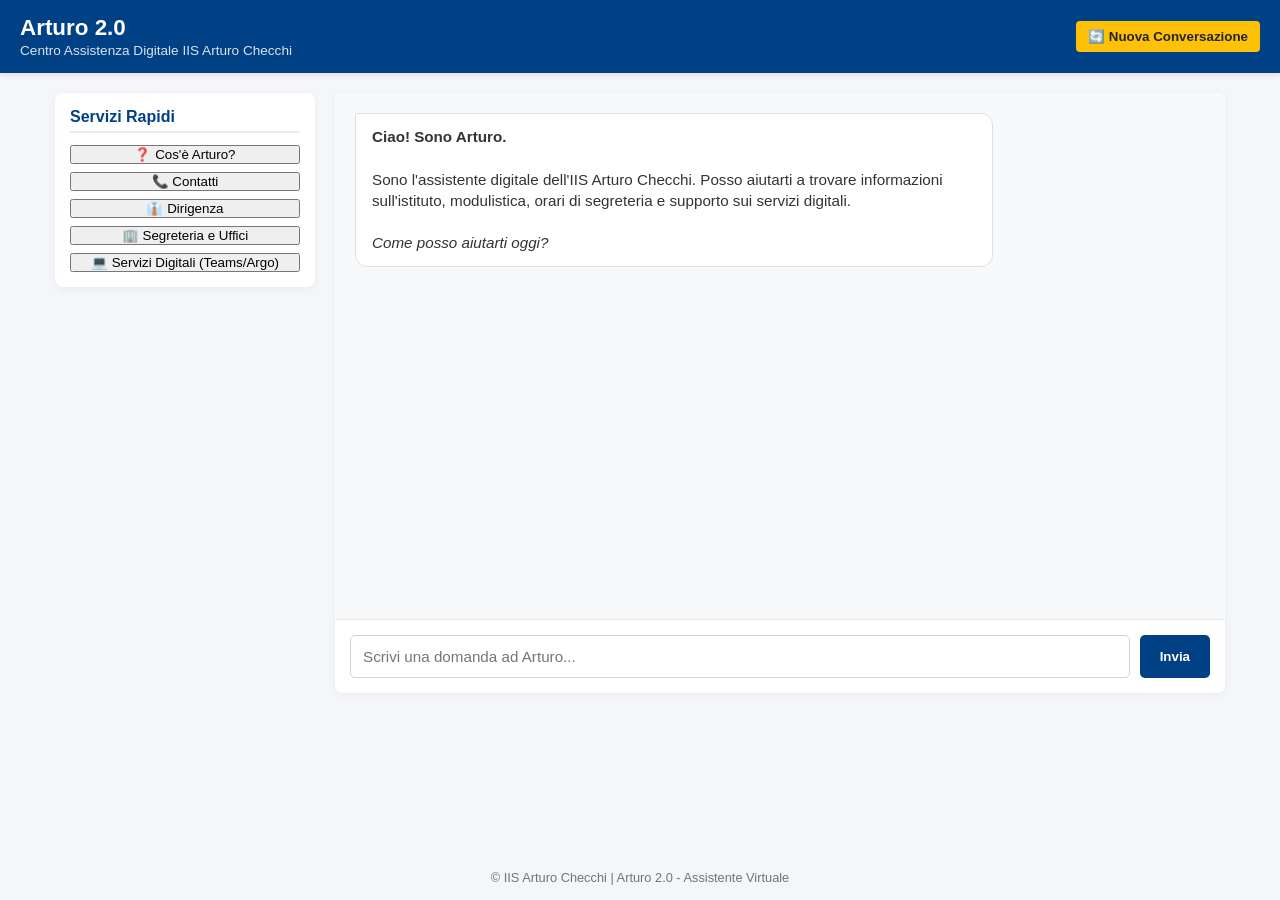
==== index.html @ 3994abc2 "Refactor comments in index.html for clarity" ====
<!DOCTYPE html>
<html lang="it">
<head>
    <meta charset="UTF-8">
    <meta name="viewport" content="width=device-width, initial-scale=1.0">
    <title>Arturo 2.0 - IIS Arturo Checchi</title>
    <link rel="stylesheet" href="css/style.css">
</head>
<body>

    <!-- INTESTAZIONE -->
    <header class="chat-header">
        <div class="logo-title">
            <h2>Arturo 2.0</h2>
            <p>Centro Assistenza Digitale IIS Arturo Checchi</p>
        </div>
        <button class="btn-reset" onclick="resetChat()">🔄 Nuova Conversazione</button>
    </header>

    <!-- CORPO PRINCIPALE -->
    <div class="chat-container">
        
        <!-- SIDEBAR PULSANTI RAPIDI -->
        <aside class="sidebar">
            <h3>Servizi Rapidi</h3>
            <div id="quickButtonsContainer" class="quick-buttons-list">
                <!-- Generati dinamicamente da script.js -->
            </div>
        </aside>

        <!-- AREA CHAT -->
        <main class="chat-main">
            <div id="chatMessages" class="messages-area">
                <div class="message bot-message">
                    <strong>Ciao! Sono Arturo.</strong><br><br>
                    Sono l'assistente digitale dell'IIS Arturo Checchi. Posso aiutarti a trovare informazioni sull'istituto, modulistica, orari di segreteria e supporto sui servizi digitali.<br><br>
                    <em>Come posso aiutarti oggi?</em>
                </div>
            </div>

            <!-- AREA INPUT -->
            <div class="input-area">
                <input type="text" id="userInput" placeholder="Scrivi una domanda ad Arturo..." onkeypress="handleKeyPress(event)" autocomplete="off">
                <button id="sendBtn" onclick="sendMessage()">Invia</button>
            </div>
        </main>

    </div>

    <!-- FOOTER -->
    <footer class="chat-footer">
        <p>© IIS Arturo Checchi | Arturo 2.0 - Assistente Virtuale</p>
    </footer>

    <!-- LOGICA E DATABASE CHAT -->
    <script src="js/script.js"></script>
</body>
</html>
---- css/style.css ----
* {
    box-sizing: border-box;
    margin: 0;
    padding: 0;
}

body {
    font-family: -apple-system, BlinkMacSystemFont, "Segoe UI", Roboto, Helvetica, Arial, sans-serif;
    background-color: #f4f6f9;
    color: #333;
    display: flex;
    flex-direction: column;
    min-height: 100vh;
}

/* HEADER */
.chat-header {
    background-color: #004085;
    color: white;
    padding: 15px 20px;
    display: flex;
    justify-content: space-between;
    align-items: center;
    box-shadow: 0 2px 5px rgba(0,0,0,0.1);
}

.chat-header h2 {
    font-size: 1.4rem;
    margin-bottom: 2px;
}

.chat-header p {
    font-size: 0.85rem;
    opacity: 0.85;
}

.btn-reset {
    background-color: #ffc107;
    color: #212529;
    border: none;
    padding: 8px 12px;
    border-radius: 4px;
    font-weight: bold;
    cursor: pointer;
    transition: background 0.2s;
}

.btn-reset:hover {
    background-color: #e0a800;
}

/* CONTAINER PRINCIPALE */
.chat-container {
    display: flex;
    flex: 1;
    max-width: 1200px;
    width: 100%;
    margin: 20px auto;
    gap: 20px;
    padding: 0 15px;
}

/* SIDEBAR PULSANTI RAPIDI */
.sidebar {
    width: 260px;
    background: white;
    padding: 15px;
    border-radius: 8px;
    box-shadow: 0 2px 8px rgba(0,0,0,0.05);
    height: fit-content;
}

.sidebar h3 {
    font-size: 1rem;
    color: #004085;
    margin-bottom: 12px;
    border-bottom: 2px solid #e9ecef;
    padding-bottom: 5px;
}

.quick-buttons-list {
    display: flex;
    flex-direction: column;
    gap: 8px;
}

.btn-quick {
    background-color: #f8f9fa;
    border: 1px solid #ced4da;
    padding: 10px;
    border-radius: 5px;
    text-align: left;
    cursor: pointer;
    font-size: 0.9rem;
    transition: all 0.2s;
}

.btn-quick:hover {
    background-color: #e2e6ea;
    border-color: #adb5bd;
}

/* AREA CHAT */
.chat-main {
    flex: 1;
    display: flex;
    flex-direction: column;
    background: white;
    border-radius: 8px;
    box-shadow: 0 2px 8px rgba(0,0,0,0.05);
    overflow: hidden;
    height: 600px;
}

.messages-area {
    flex: 1;
    padding: 20px;
    overflow-y: auto;
    display: flex;
    flex-direction: column;
    gap: 15px;
    background-color: #f8f9fa;
}

.message {
    max-width: 75%;
    padding: 12px 16px;
    border-radius: 12px;
    font-size: 0.95rem;
    line-height: 1.4;
}

.bot-message {
    background-color: #ffffff;
    border: 1px solid #e0e0e0;
    align-self: flex-start;
    border-top-left-radius: 2px;
}

.user-message {
    background-color: #004085;
    color: white;
    align-self: flex-end;
    border-top-right-radius: 2px;
}

/* AREA INPUT */
.input-area {
    display: flex;
    padding: 15px;
    background: white;
    border-top: 1px solid #e9ecef;
    gap: 10px;
}

.input-area input {
    flex: 1;
    padding: 12px;
    border: 1px solid #ced4da;
    border-radius: 5px;
    font-size: 0.95rem;
    outline: none;
}

.input-area input:focus {
    border-color: #004085;
}

.input-area button {
    background-color: #004085;
    color: white;
    border: none;
    padding: 0 20px;
    border-radius: 5px;
    font-weight: bold;
    cursor: pointer;
    transition: background 0.2s;
}

.input-area button:hover {
    background-color: #002752;
}

/* FOOTER */
.chat-footer {
    text-align: center;
    padding: 15px;
    font-size: 0.8rem;
    color: #6c757d;
}
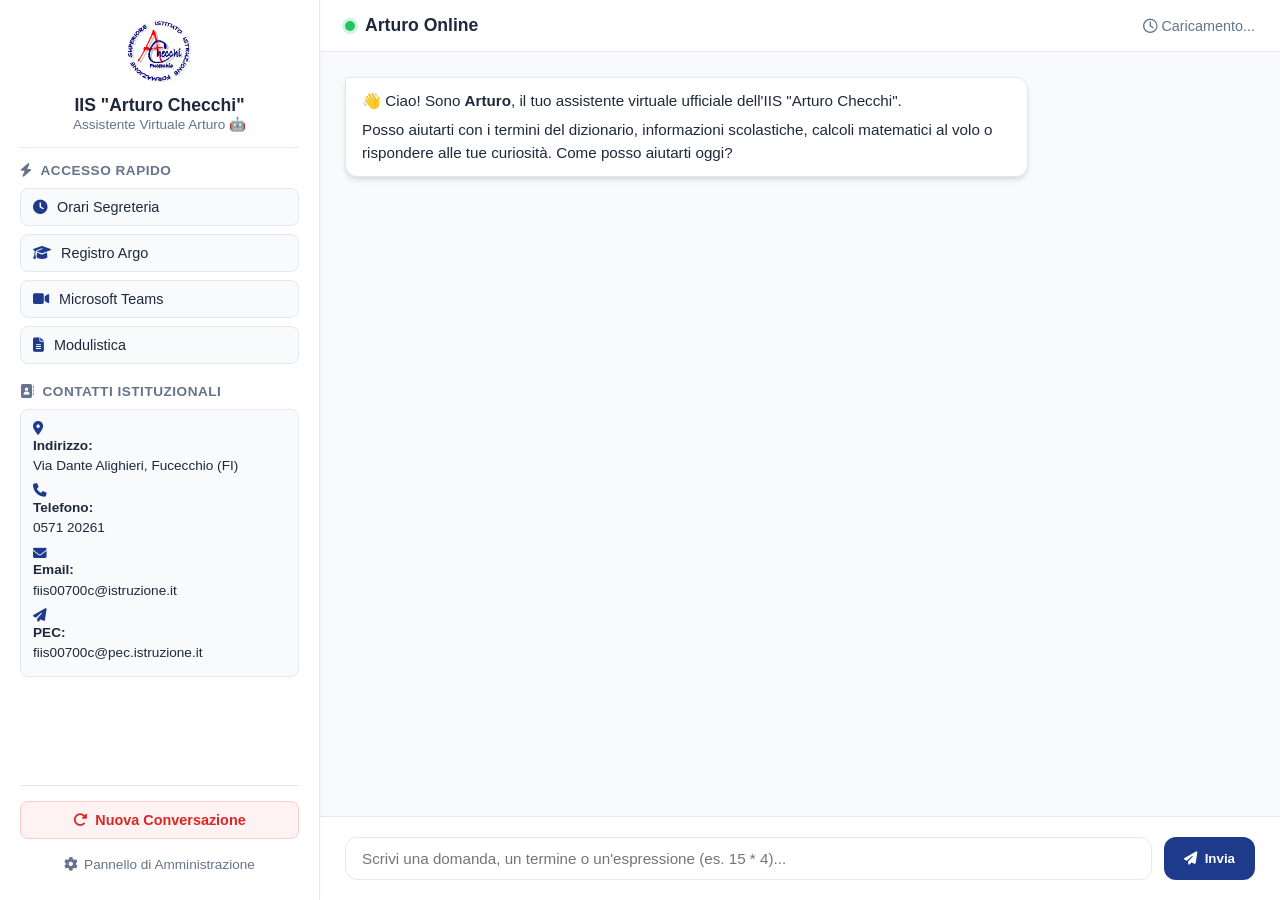
==== commit be6d117b: "Update title and restructure HTML layout" ====
--- a/index.html
+++ b/index.html
@@ -3,56 +3,92 @@
 <head>
     <meta charset="UTF-8">
     <meta name="viewport" content="width=device-width, initial-scale=1.0">
-    <title>Arturo 2.0 - IIS Arturo Checchi</title>
+    <title>Assistente Virtuale - Arturo | IIS "Arturo Checchi"</title>
     <link rel="stylesheet" href="css/style.css">
+    <!-- FontAwesome per le icone visive -->
+    <link rel="stylesheet" href="https://cdnjs.cloudflare.com/ajax/libs/font-awesome/6.4.0/css/all.min.css">
 </head>
 <body>
 
-    <!-- INTESTAZIONE -->
-    <header class="chat-header">
-        <div class="logo-title">
-            <h2>Arturo 2.0</h2>
-            <p>Centro Assistenza Digitale IIS Arturo Checchi</p>
-        </div>
-        <button class="btn-reset" onclick="resetChat()">🔄 Nuova Conversazione</button>
-    </header>
+    <div class="app-container">
+        <!-- BARRA LATERALE: Logo, Contatti Istituzionali e Pulsanti Rapidi -->
+        <aside class="sidebar">
+            <div class="sidebar-header">
+                <img src="logo.png" alt="Logo IIS Arturo Checchi" class="logo" onerror="this.style.display='none'">
+                <h2>IIS "Arturo Checchi"</h2>
+                <p class="subtitle">Assistente Virtuale Arturo 🤖</p>
+            </div>
 
-    <!-- CORPO PRINCIPALE -->
-    <div class="chat-container">
-        
-        <!-- SIDEBAR PULSANTI RAPIDI -->
-        <aside class="sidebar">
-            <h3>Servizi Rapidi</h3>
-            <div id="quickButtonsContainer" class="quick-buttons-list">
-                <!-- Generati dinamicamente da script.js -->
+            <div class="sidebar-content">
+                <!-- Sezione Accesso Rapido / FAQ -->
+                <div class="sidebar-section">
+                    <h3><i class="fa-solid fa-bolt"></i> Accesso Rapido</h3>
+                    <div class="quick-buttons" id="faq-buttons-container">
+                        <button class="quick-btn" data-query="orario segreteria"><i class="fa-solid fa-clock"></i> Orari Segreteria</button>
+                        <button class="quick-btn" data-query="Argo"><i class="fa-solid fa-graduation-cap"></i> Registro Argo</button>
+                        <button class="quick-btn" data-query="Teams"><i class="fa-solid fa-video"></i> Microsoft Teams</button>
+                        <button class="quick-btn" data-query="modulistica"><i class="fa-solid fa-file-lines"></i> Modulistica</button>
+                    </div>
+                </div>
+
+                <!-- Sezione Contatti Istituzionali Permanenti -->
+                <div class="sidebar-section">
+                    <h3><i class="fa-solid fa-address-book"></i> Contatti Istituzionali</h3>
+                    <div class="contact-card">
+                        <p><i class="fa-solid fa-location-dot"></i> <strong>Indirizzo:</strong> Via Dante Alighieri, Fucecchio (FI)</p>
+                        <p><i class="fa-solid fa-phone"></i> <strong>Telefono:</strong> 0571 20261</p>
+                        <p><i class="fa-solid fa-envelope"></i> <strong>Email:</strong> fiis00700c@istruzione.it</p>
+                        <p><i class="fa-solid fa-paper-plane"></i> <strong>PEC:</strong> fiis00700c@pec.istruzione.it</p>
+                    </div>
+                </div>
+            </div>
+
+            <!-- Footer Sidebar: Nuova Conversazione & Admin -->
+            <div class="sidebar-footer">
+                <button id="new-chat-btn" class="action-btn-danger">
+                    <i class="fa-solid fa-rotate-right"></i> Nuova Conversazione
+                </button>
+                <a href="admin.html" class="admin-link">
+                    <i class="fa-solid fa-gear"></i> Pannello di Amministrazione
+                </a>
             </div>
         </aside>
 
-        <!-- AREA CHAT -->
+        <!-- AREA PRINCIPALE DI CHAT -->
         <main class="chat-main">
-            <div id="chatMessages" class="messages-area">
+            <header class="chat-header">
+                <div class="arturo-status">
+                    <span class="status-dot"></span>
+                    <h1>Arturo Online</h1>
+                </div>
+                <div class="chat-tools-info">
+                    <span id="live-clock"><i class="fa-regular fa-clock"></i> Caricamento...</span>
+                </div>
+            </header>
+
+            <!-- Cronologia dei Messaggi -->
+            <div class="chat-messages" id="chat-messages">
                 <div class="message bot-message">
-                    <strong>Ciao! Sono Arturo.</strong><br><br>
-                    Sono l'assistente digitale dell'IIS Arturo Checchi. Posso aiutarti a trovare informazioni sull'istituto, modulistica, orari di segreteria e supporto sui servizi digitali.<br><br>
-                    <em>Come posso aiutarti oggi?</em>
+                    <div class="message-content">
+                        <p>👋 Ciao! Sono <strong>Arturo</strong>, il tuo assistente virtuale ufficiale dell'IIS "Arturo Checchi".</p>
+                        <p style="margin-top: 6px;">Posso aiutarti con i termini del dizionario, informazioni scolastiche, calcoli matematici al volo o rispondere alle tue curiosità. Come posso aiutarti oggi?</p>
+                    </div>
                 </div>
             </div>
 
-            <!-- AREA INPUT -->
-            <div class="input-area">
-                <input type="text" id="userInput" placeholder="Scrivi una domanda ad Arturo..." onkeypress="handleKeyPress(event)" autocomplete="off">
-                <button id="sendBtn" onclick="sendMessage()">Invia</button>
+            <!-- Barra di Input -->
+            <div class="chat-input-container">
+                <form id="chat-form" autocomplete="off">
+                    <input type="text" id="user-input" placeholder="Scrivi una domanda, un termine o un'espressione (es. 15 * 4)..." required>
+                    <button type="submit" id="send-btn">
+                        <i class="fa-solid fa-paper-plane"></i> Invia
+                    </button>
+                </form>
             </div>
         </main>
-
     </div>
 
-    <!-- FOOTER -->
-    <footer class="chat-footer">
-        <p>© IIS Arturo Checchi | Arturo 2.0 - Assistente Virtuale</p>
-    </footer>
-
-    <!-- LOGICA E DATABASE CHAT -->
+    <!-- Script principale -->
     <script src="js/script.js"></script>
 </body>
 </html>
--- a/css/style.css
+++ b/css/style.css
@@ -1,190 +1,340 @@
+/* css/style.css - Stile visivo per Arturo / IIS Arturo Checchi */
+
+:root {
+    --primary-color: #1e3a8a; /* Blu istituzionale */
+    --primary-dark: #1e293b;
+    --accent-color: #f59e0b;
+    --bg-main: #f8fafc;
+    --bg-sidebar: #ffffff;
+    --text-main: #1e293b;
+    --text-muted: #64748b;
+    --border-color: #e2e8f0;
+    --bot-msg-bg: #f1f5f9;
+    --user-msg-bg: #1e3a8a;
+    --user-msg-text: #ffffff;
+    --radius: 12px;
+    --shadow: 0 4px 6px -1px rgba(0, 0, 0, 0.1), 0 2px 4px -2px rgba(0, 0, 0, 0.1);
+}
+
 * {
     box-sizing: border-box;
     margin: 0;
     padding: 0;
+    font-family: 'Segoe UI', Tahoma, Geneva, Verdana, sans-serif;
 }
 
 body {
-    font-family: -apple-system, BlinkMacSystemFont, "Segoe UI", Roboto, Helvetica, Arial, sans-serif;
-    background-color: #f4f6f9;
-    color: #333;
-    display: flex;
-    flex-direction: column;
-    min-height: 100vh;
-}
-
-/* HEADER */
-.chat-header {
-    background-color: #004085;
-    color: white;
-    padding: 15px 20px;
-    display: flex;
+    background-color: var(--bg-main);
+    color: var(--text-main);
+    height: 100vh;
+    display: flex;
+    overflow: hidden;
+}
+
+.app-container {
+    display: flex;
+    width: 100vw;
+    height: 100vh;
+}
+
+/* --- BARRA LATERALE (SIDEBAR) --- */
+.sidebar {
+    width: 320px;
+    background-color: var(--bg-sidebar);
+    border-right: 1px solid var(--border-color);
+    display: flex;
+    flex-direction: column;
     justify-content: space-between;
-    align-items: center;
-    box-shadow: 0 2px 5px rgba(0,0,0,0.1);
-}
-
-.chat-header h2 {
-    font-size: 1.4rem;
-    margin-bottom: 2px;
-}
-
-.chat-header p {
+    padding: 20px;
+    box-shadow: 2px 0 5px rgba(0,0,0,0.02);
+    z-index: 10;
+}
+
+.sidebar-header {
+    text-align: center;
+    padding-bottom: 15px;
+    border-bottom: 1px solid var(--border-color);
+}
+
+.sidebar-header .logo {
+    max-width: 65px;
+    margin-bottom: 8px;
+    object-fit: contain;
+}
+
+.sidebar-header h2 {
+    font-size: 1.1rem;
+    color: var(--text-main);
+}
+
+.sidebar-header .subtitle {
     font-size: 0.85rem;
-    opacity: 0.85;
-}
-
-.btn-reset {
-    background-color: #ffc107;
-    color: #212529;
-    border: none;
-    padding: 8px 12px;
-    border-radius: 4px;
-    font-weight: bold;
+    color: var(--text-muted);
+}
+
+.sidebar-content {
+    flex: 1;
+    overflow-y: auto;
+    padding: 15px 0;
+}
+
+.sidebar-section {
+    margin-bottom: 20px;
+}
+
+.sidebar-section h3 {
+    font-size: 0.85rem;
+    color: var(--text-muted);
+    text-transform: uppercase;
+    letter-spacing: 0.5px;
+    margin-bottom: 10px;
+    display: flex;
+    align-items: center;
+    gap: 8px;
+}
+
+/* Pulsanti Rapidi */
+.quick-buttons {
+    display: flex;
+    flex-direction: column;
+    gap: 8px;
+}
+
+.quick-btn {
+    background-color: #f8fafc;
+    border: 1px solid var(--border-color);
+    padding: 10px 12px;
+    border-radius: 8px;
+    text-align: left;
+    font-size: 0.9rem;
+    color: var(--text-main);
     cursor: pointer;
+    display: flex;
+    align-items: center;
+    gap: 10px;
+    transition: all 0.2s ease;
+}
+
+.quick-btn:hover {
+    background-color: #eff6ff;
+    border-color: var(--primary-color);
+    color: var(--primary-color);
+    transform: translateX(3px);
+}
+
+.quick-btn i {
+    color: var(--primary-color);
+}
+
+/* Card Contatti Istituzionali */
+.contact-card {
+    background-color: #f8fafc;
+    border: 1px solid var(--border-color);
+    border-radius: 8px;
+    padding: 12px;
+    font-size: 0.85rem;
+    line-height: 1.5;
+}
+
+.contact-card p {
+    margin-bottom: 8px;
+    display: flex;
+    flex-direction: column;
+}
+
+.contact-card p:last-child {
+    margin-bottom: 0;
+}
+
+.contact-card i {
+    color: var(--primary-color);
+    margin-right: 5px;
+}
+
+/* Footer Sidebar (Nuova Conversazione & Admin) */
+.sidebar-footer {
+    border-top: 1px solid var(--border-color);
+    padding-top: 15px;
+    display: flex;
+    flex-direction: column;
+    gap: 10px;
+}
+
+.action-btn-danger {
+    background-color: #fef2f2;
+    border: 1px solid #fecaca;
+    color: #dc2626;
+    padding: 10px;
+    border-radius: 8px;
+    font-size: 0.9rem;
+    cursor: pointer;
+    display: flex;
+    align-items: center;
+    justify-content: center;
+    gap: 8px;
+    font-weight: 600;
     transition: background 0.2s;
 }
 
-.btn-reset:hover {
-    background-color: #e0a800;
-}
-
-/* CONTAINER PRINCIPALE */
-.chat-container {
-    display: flex;
-    flex: 1;
-    max-width: 1200px;
-    width: 100%;
-    margin: 20px auto;
-    gap: 20px;
-    padding: 0 15px;
-}
-
-/* SIDEBAR PULSANTI RAPIDI */
-.sidebar {
-    width: 260px;
-    background: white;
-    padding: 15px;
-    border-radius: 8px;
-    box-shadow: 0 2px 8px rgba(0,0,0,0.05);
-    height: fit-content;
-}
-
-.sidebar h3 {
-    font-size: 1rem;
-    color: #004085;
-    margin-bottom: 12px;
-    border-bottom: 2px solid #e9ecef;
-    padding-bottom: 5px;
-}
-
-.quick-buttons-list {
-    display: flex;
-    flex-direction: column;
-    gap: 8px;
-}
-
-.btn-quick {
-    background-color: #f8f9fa;
-    border: 1px solid #ced4da;
-    padding: 10px;
-    border-radius: 5px;
-    text-align: left;
-    cursor: pointer;
-    font-size: 0.9rem;
-    transition: all 0.2s;
-}
-
-.btn-quick:hover {
-    background-color: #e2e6ea;
-    border-color: #adb5bd;
-}
-
-/* AREA CHAT */
+.action-btn-danger:hover {
+    background-color: #fee2e2;
+}
+
+.admin-link {
+    text-align: center;
+    font-size: 0.85rem;
+    color: var(--text-muted);
+    text-decoration: none;
+    display: flex;
+    align-items: center;
+    justify-content: center;
+    gap: 6px;
+    padding: 8px;
+    border-radius: 6px;
+    transition: background 0.2s;
+}
+
+.admin-link:hover {
+    background-color: #f1f5f9;
+    color: var(--text-main);
+}
+
+/* --- AREA PRINCIPALE DI CHAT --- */
 .chat-main {
     flex: 1;
     display: flex;
     flex-direction: column;
-    background: white;
-    border-radius: 8px;
-    box-shadow: 0 2px 8px rgba(0,0,0,0.05);
-    overflow: hidden;
-    height: 600px;
-}
-
-.messages-area {
+    background-color: #ffffff;
+}
+
+.chat-header {
+    padding: 15px 25px;
+    border-bottom: 1px solid var(--border-color);
+    display: flex;
+    justify-content: space-between;
+    align-items: center;
+    background-color: #ffffff;
+}
+
+.arturo-status {
+    display: flex;
+    align-items: center;
+    gap: 10px;
+}
+
+.status-dot {
+    width: 10px;
+    height: 10px;
+    background-color: #22c55e;
+    border-radius: 50%;
+    box-shadow: 0 0 0 3px rgba(34, 197, 94, 0.2);
+}
+
+.arturo-status h1 {
+    font-size: 1.1rem;
+    font-weight: 600;
+}
+
+.chat-tools-info {
+    font-size: 0.9rem;
+    color: var(--text-muted);
+    display: flex;
+    align-items: center;
+    gap: 6px;
+}
+
+/* Contenitore Messaggi */
+.chat-messages {
     flex: 1;
-    padding: 20px;
+    padding: 25px;
     overflow-y: auto;
     display: flex;
     flex-direction: column;
-    gap: 15px;
-    background-color: #f8f9fa;
+    gap: 16px;
+    background-color: var(--bg-main);
 }
 
 .message {
+    display: flex;
     max-width: 75%;
+    animation: fadeIn 0.3s ease;
+}
+
+@keyframes fadeIn {
+    from { opacity: 0; transform: translateY(6px); }
+    to { opacity: 1; transform: translateY(0); }
+}
+
+.bot-message {
+    align-self: flex-start;
+}
+
+.user-message {
+    align-self: flex-end;
+}
+
+.message-content {
     padding: 12px 16px;
-    border-radius: 12px;
+    border-radius: var(--radius);
     font-size: 0.95rem;
-    line-height: 1.4;
-}
-
-.bot-message {
+    line-height: 1.5;
+    box-shadow: var(--shadow);
+}
+
+.bot-message .message-content {
     background-color: #ffffff;
-    border: 1px solid #e0e0e0;
-    align-self: flex-start;
+    color: var(--text-main);
+    border: 1px solid var(--border-color);
     border-top-left-radius: 2px;
 }
 
-.user-message {
-    background-color: #004085;
-    color: white;
-    align-self: flex-end;
+.user-message .message-content {
+    background-color: var(--user-msg-bg);
+    color: var(--user-msg-text);
     border-top-right-radius: 2px;
 }
 
-/* AREA INPUT */
-.input-area {
-    display: flex;
-    padding: 15px;
-    background: white;
-    border-top: 1px solid #e9ecef;
-    gap: 10px;
-}
-
-.input-area input {
+/* Input e Form di Invio */
+.chat-input-container {
+    padding: 20px 25px;
+    border-top: 1px solid var(--border-color);
+    background-color: #ffffff;
+}
+
+#chat-form {
+    display: flex;
+    gap: 12px;
+}
+
+#user-input {
     flex: 1;
-    padding: 12px;
-    border: 1px solid #ced4da;
-    border-radius: 5px;
+    padding: 12px 16px;
+    border: 1px solid var(--border-color);
+    border-radius: var(--radius);
+    outline: none;
     font-size: 0.95rem;
-    outline: none;
-}
-
-.input-area input:focus {
-    border-color: #004085;
-}
-
-.input-area button {
-    background-color: #004085;
+    transition: border-color 0.2s;
+}
+
+#user-input:focus {
+    border-color: var(--primary-color);
+    box-shadow: 0 0 0 3px rgba(30, 58, 138, 0.1);
+}
+
+#send-btn {
+    background-color: var(--primary-color);
     color: white;
     border: none;
     padding: 0 20px;
-    border-radius: 5px;
-    font-weight: bold;
+    border-radius: var(--radius);
     cursor: pointer;
-    transition: background 0.2s;
-}
-
-.input-area button:hover {
-    background-color: #002752;
-}
-
-/* FOOTER */
-.chat-footer {
-    text-align: center;
-    padding: 15px;
-    font-size: 0.8rem;
-    color: #6c757d;
-}
+    font-weight: 600;
+    display: flex;
+    align-items: center;
+    gap: 8px;
+    transition: background-color 0.2s;
+}
+
+#send-btn:hover {
+    background-color: #1e293b;
+}
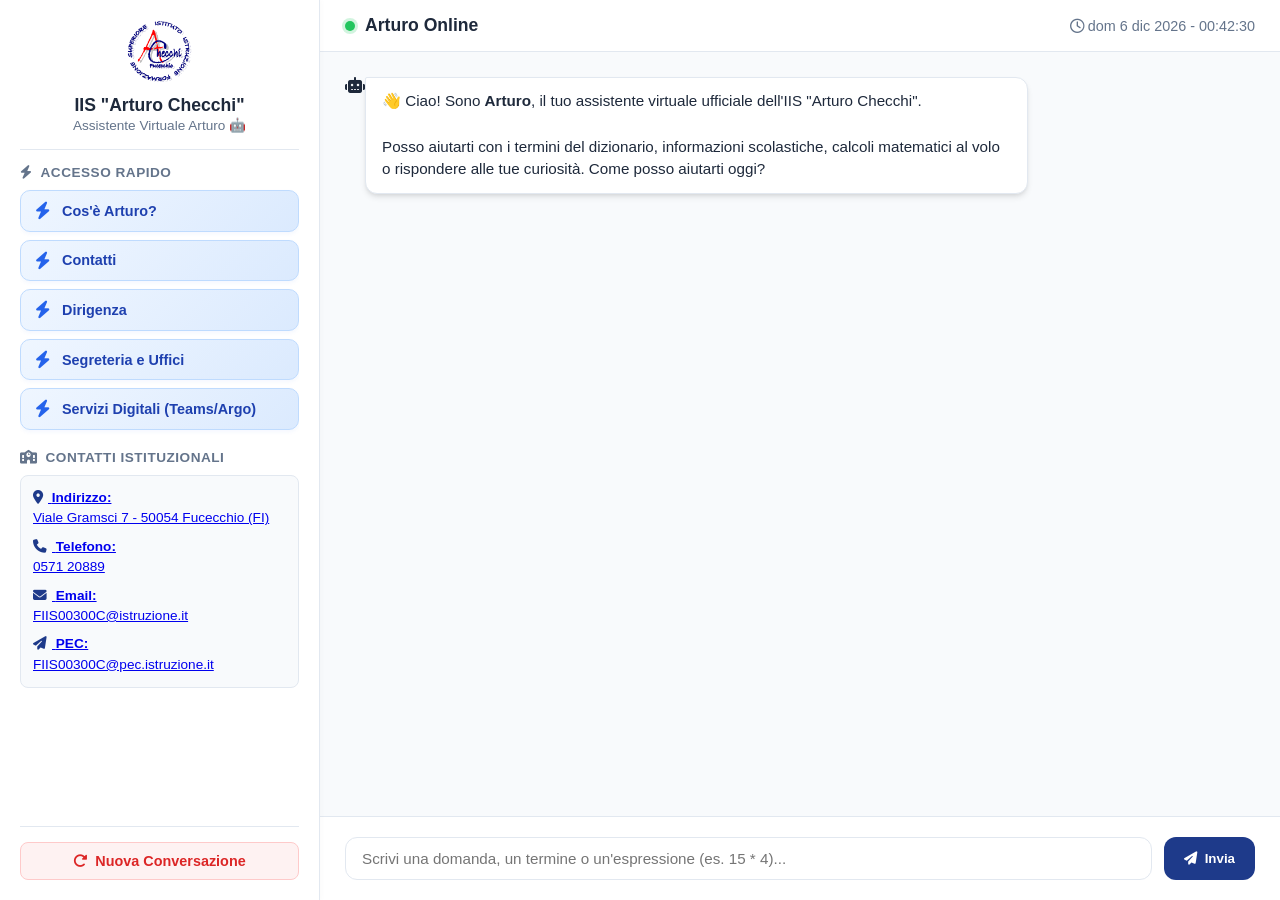
==== commit ffe50c8c: "Update index.html" ====
--- a/index.html
+++ b/index.html
@@ -3,54 +3,67 @@
 <head>
     <meta charset="UTF-8">
     <meta name="viewport" content="width=device-width, initial-scale=1.0">
-    <title>Assistente Virtuale - Arturo | IIS "Arturo Checchi"</title>
+    <title>Arturo - Assistente Virtuale | IIS "Arturo Checchi"</title>
+    <!-- FontAwesome per le icone -->
+    <link rel="stylesheet" href="https://cdnjs.cloudflare.com/ajax/libs/font-awesome/6.4.0/css/all.min.css">
+    <!-- Foglio di stile principale -->
     <link rel="stylesheet" href="css/style.css">
-    <!-- FontAwesome per le icone visive -->
-    <link rel="stylesheet" href="https://cdnjs.cloudflare.com/ajax/libs/font-awesome/6.4.0/css/all.min.css">
 </head>
 <body>
-
     <div class="app-container">
-        <!-- BARRA LATERALE: Logo, Contatti Istituzionali e Pulsanti Rapidi -->
+        <!-- BARRA LATERALE (SIDEBAR) -->
         <aside class="sidebar">
             <div class="sidebar-header">
-                <img src="logo.png" alt="Logo IIS Arturo Checchi" class="logo" onerror="this.style.display='none'">
+                <img src="logo.png" alt="Logo IIS Arturo Checchi" class="logo">
                 <h2>IIS "Arturo Checchi"</h2>
-                <p class="subtitle">Assistente Virtuale Arturo 🤖</p>
+                <span class="subtitle">Assistente Virtuale Arturo 🤖</span>
             </div>
 
             <div class="sidebar-content">
-                <!-- Sezione Accesso Rapido / FAQ -->
+                <!-- Sezione Accesso Rapido -->
                 <div class="sidebar-section">
                     <h3><i class="fa-solid fa-bolt"></i> Accesso Rapido</h3>
-                    <div class="quick-buttons" id="faq-buttons-container">
-                        <button class="quick-btn" data-query="orario segreteria"><i class="fa-solid fa-clock"></i> Orari Segreteria</button>
-                        <button class="quick-btn" data-query="Argo"><i class="fa-solid fa-graduation-cap"></i> Registro Argo</button>
-                        <button class="quick-btn" data-query="Teams"><i class="fa-solid fa-video"></i> Microsoft Teams</button>
-                        <button class="quick-btn" data-query="modulistica"><i class="fa-solid fa-file-lines"></i> Modulistica</button>
+                    <div id="faq-buttons-container" class="quick-buttons">
+                        <!-- Generato dinamicamente via JS con icone differenti -->
                     </div>
                 </div>
 
-                <!-- Sezione Contatti Istituzionali Permanenti -->
+                <!-- Sezione Contatti Istituzionali Cliccabili -->
                 <div class="sidebar-section">
-                    <h3><i class="fa-solid fa-address-book"></i> Contatti Istituzionali</h3>
+                    <h3><i class="fa-solid fa-school"></i> Contatti Istituzionali</h3>
                     <div class="contact-card">
-                        <p><i class="fa-solid fa-location-dot"></i> <strong>Indirizzo:</strong> Via Dante Alighieri, Fucecchio (FI)</p>
-                        <p><i class="fa-solid fa-phone"></i> <strong>Telefono:</strong> 0571 20261</p>
-                        <p><i class="fa-solid fa-envelope"></i> <strong>Email:</strong> fiis00700c@istruzione.it</p>
-                        <p><i class="fa-solid fa-paper-plane"></i> <strong>PEC:</strong> fiis00700c@pec.istruzione.it</p>
+                        <p>
+                            <a href="https://maps.google.com/?q=Viale+Gramsci+7+Fucecchio" target="_blank" class="contact-link">
+                                <i class="fa-solid fa-location-dot"></i> <strong>Indirizzo:</strong><br>
+                                Viale Gramsci 7 - 50054 Fucecchio (FI)
+                            </a>
+                        </p>
+                        <p>
+                            <a href="tel:+39057120889" class="contact-link">
+                                <i class="fa-solid fa-phone"></i> <strong>Telefono:</strong><br>
+                                0571 20889
+                            </a>
+                        </p>
+                        <p>
+                            <a href="mailto:FIIS00300C@istruzione.it" class="contact-link">
+                                <i class="fa-solid fa-envelope"></i> <strong>Email:</strong><br>
+                                FIIS00300C@istruzione.it
+                            </a>
+                        </p>
+                        <p>
+                            <a href="mailto:FIIS00300C@pec.istruzione.it" class="contact-link">
+                                <i class="fa-solid fa-paper-plane"></i> <strong>PEC:</strong><br>
+                                FIIS00300C@pec.istruzione.it
+                            </a>
+                        </p>
                     </div>
                 </div>
             </div>
 
-            <!-- Footer Sidebar: Nuova Conversazione & Admin -->
             <div class="sidebar-footer">
                 <button id="new-chat-btn" class="action-btn-danger">
                     <i class="fa-solid fa-rotate-right"></i> Nuova Conversazione
                 </button>
-                <a href="admin.html" class="admin-link">
-                    <i class="fa-solid fa-gear"></i> Pannello di Amministrazione
-                </a>
             </div>
         </aside>
 
@@ -66,20 +79,21 @@
                 </div>
             </header>
 
-            <!-- Cronologia dei Messaggi -->
-            <div class="chat-messages" id="chat-messages">
+            <!-- Contenitore Messaggi della Chat -->
+            <div id="chat-messages" class="chat-messages">
                 <div class="message bot-message">
+                    <div class="message-avatar"><i class="fa-solid fa-robot"></i></div>
                     <div class="message-content">
-                        <p>👋 Ciao! Sono <strong>Arturo</strong>, il tuo assistente virtuale ufficiale dell'IIS "Arturo Checchi".</p>
-                        <p style="margin-top: 6px;">Posso aiutarti con i termini del dizionario, informazioni scolastiche, calcoli matematici al volo o rispondere alle tue curiosità. Come posso aiutarti oggi?</p>
+                        👋 Ciao! Sono <strong>Arturo</strong>, il tuo assistente virtuale ufficiale dell'IIS "Arturo Checchi".<br><br>
+                        Posso aiutarti con i termini del dizionario, informazioni scolastiche, calcoli matematici al volo o rispondere alle tue curiosità. Come posso aiutarti oggi?
                     </div>
                 </div>
             </div>
 
-            <!-- Barra di Input -->
+            <!-- Area Input e Invio Messaggi (leggermente piu in alto) -->
             <div class="chat-input-container">
-                <form id="chat-form" autocomplete="off">
-                    <input type="text" id="user-input" placeholder="Scrivi una domanda, un termine o un'espressione (es. 15 * 4)..." required>
+                <form id="chat-form">
+                    <input type="text" id="user-input" placeholder="Scrivi una domanda, un termine o un'espressione (es. 15 * 4)..." autocomplete="off">
                     <button type="submit" id="send-btn">
                         <i class="fa-solid fa-paper-plane"></i> Invia
                     </button>
@@ -88,7 +102,6 @@
         </main>
     </div>
 
-    <!-- Script principale -->
     <script src="js/script.js"></script>
 </body>
 </html>
--- a/css/style.css
+++ b/css/style.css
@@ -1,7 +1,7 @@
-/* css/style.css - Stile visivo per Arturo / IIS Arturo Checchi */
+/* css/style.css - Stile Visivo per Arturo | IIS "Arturo Checchi" */
 
 :root {
-    --primary-color: #1e3a8a; /* Blu istituzionale */
+    --primary-color: #1e3a8a;
     --primary-dark: #1e293b;
     --accent-color: #f59e0b;
     --bg-main: #f8fafc;
@@ -48,6 +48,7 @@
     padding: 20px;
     box-shadow: 2px 0 5px rgba(0,0,0,0.02);
     z-index: 10;
+    transition: transform 0.3s ease;
 }
 
 .sidebar-header {
@@ -93,7 +94,7 @@
     gap: 8px;
 }
 
-/* Pulsanti Rapidi */
+/* Pulsanti Rapidi Colorati e Vivaci */
 .quick-buttons {
     display: flex;
     flex-direction: column;
@@ -101,29 +102,38 @@
 }
 
 .quick-btn {
-    background-color: #f8fafc;
-    border: 1px solid var(--border-color);
-    padding: 10px 12px;
-    border-radius: 8px;
+    background: linear-gradient(135deg, #eff6ff 0%, #dbeafe 100%);
+    border: 1px solid #bfdbfe;
+    padding: 11px 14px;
+    border-radius: 10px;
     text-align: left;
     font-size: 0.9rem;
-    color: var(--text-main);
+    color: #1e40af;
     cursor: pointer;
     display: flex;
     align-items: center;
-    gap: 10px;
-    transition: all 0.2s ease;
+    gap: 12px;
+    font-weight: 600;
+    transition: all 0.25s ease;
+    box-shadow: 0 2px 4px rgba(37, 99, 235, 0.05);
 }
 
 .quick-btn:hover {
-    background-color: #eff6ff;
-    border-color: var(--primary-color);
-    color: var(--primary-color);
-    transform: translateX(3px);
+    background: linear-gradient(135deg, #2563eb 0%, #1d4ed8 100%);
+    border-color: #1d4ed8;
+    color: #ffffff;
+    transform: translateY(-2px);
+    box-shadow: 0 4px 8px rgba(37, 99, 235, 0.2);
+}
+
+.quick-btn:hover i {
+    color: #ffffff;
 }
 
 .quick-btn i {
-    color: var(--primary-color);
+    color: #2563eb;
+    font-size: 1.1rem;
+    transition: color 0.25s ease;
 }
 
 /* Card Contatti Istituzionali */
@@ -151,7 +161,7 @@
     margin-right: 5px;
 }
 
-/* Footer Sidebar (Nuova Conversazione & Admin) */
+/* Footer Sidebar */
 .sidebar-footer {
     border-top: 1px solid var(--border-color);
     padding-top: 15px;
@@ -205,6 +215,8 @@
     display: flex;
     flex-direction: column;
     background-color: #ffffff;
+    height: 100vh;
+    overflow: hidden;
 }
 
 .chat-header {
@@ -338,3 +350,59 @@
 #send-btn:hover {
     background-color: #1e293b;
 }
+
+/* --- OTTIMIZZAZIONE RESPONSIVE PER SMARTPHONE --- */
+@media (max-width: 768px) {
+    body {
+        height: 100vh;
+        height: -webkit-fill-available;
+    }
+    .app-container {
+        flex-direction: column;
+    }
+    .sidebar {
+        width: 100%;
+        height: auto;
+        max-height: 35vh;
+        padding: 12px;
+        box-shadow: 0 2px 4px rgba(0,0,0,0.05);
+    }
+    .sidebar-header .logo {
+        max-width: 40px;
+    }
+    .sidebar-header h2 {
+        font-size: 0.95rem;
+    }
+    .sidebar-header .subtitle {
+        display: none;
+    }
+    .contact-card, .sidebar-section h3 {
+        display: none; /* Nasconde i contatti lunghi su mobile per lasciare spazio alla chat */
+    }
+    .quick-buttons {
+        flex-direction: row;
+        overflow-x: auto;
+        gap: 6px;
+        padding-bottom: 4px;
+    }
+    .quick-btn {
+        flex: 0 0 auto;
+        font-size: 0.8rem;
+        padding: 6px 10px;
+    }
+    .sidebar-footer {
+        display: none; /* Pulsante nuova chat e admin accessibili diversamente o compatti */
+    }
+    .chat-main {
+        height: 65vh;
+    }
+    .chat-messages {
+        padding: 15px;
+    }
+    .message {
+        max-width: 90%;
+    }
+    .chat-input-container {
+        padding: 12px 15px;
+    }
+}
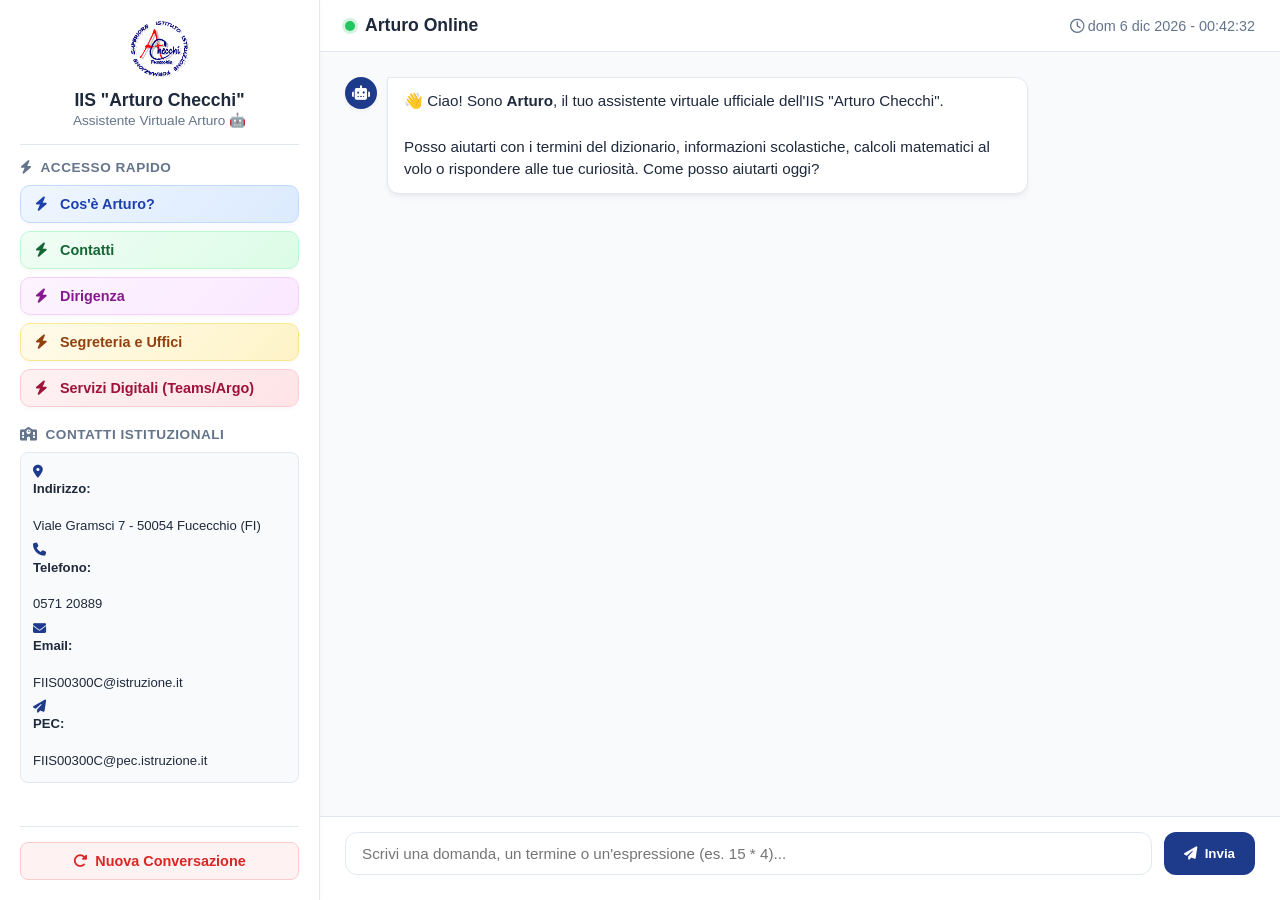
==== commit 836bf51b: "Update comments for clarity in index.html" ====
--- a/index.html
+++ b/index.html
@@ -24,7 +24,7 @@
                 <div class="sidebar-section">
                     <h3><i class="fa-solid fa-bolt"></i> Accesso Rapido</h3>
                     <div id="faq-buttons-container" class="quick-buttons">
-                        <!-- Generato dinamicamente via JS con icone differenti -->
+                        <!-- Generato dinamicamente via JS -->
                     </div>
                 </div>
 
@@ -90,7 +90,7 @@
                 </div>
             </div>
 
-            <!-- Area Input e Invio Messaggi (leggermente piu in alto) -->
+            <!-- Area Input e Invio Messaggi -->
             <div class="chat-input-container">
                 <form id="chat-form">
                     <input type="text" id="user-input" placeholder="Scrivi una domanda, un termine o un'espressione (es. 15 * 4)..." autocomplete="off">
--- a/css/style.css
+++ b/css/style.css
@@ -9,11 +9,11 @@
     --text-main: #1e293b;
     --text-muted: #64748b;
     --border-color: #e2e8f0;
-    --bot-msg-bg: #f1f5f9;
+    --bot-msg-bg: #ffffff;
     --user-msg-bg: #1e3a8a;
     --user-msg-text: #ffffff;
     --radius: 12px;
-    --shadow: 0 4px 6px -1px rgba(0, 0, 0, 0.1), 0 2px 4px -2px rgba(0, 0, 0, 0.1);
+    --shadow: 0 4px 6px -1px rgba(0, 0, 0, 0.05), 0 2px 4px -2px rgba(0, 0, 0, 0.05);
 }
 
 * {
@@ -48,7 +48,6 @@
     padding: 20px;
     box-shadow: 2px 0 5px rgba(0,0,0,0.02);
     z-index: 10;
-    transition: transform 0.3s ease;
 }
 
 .sidebar-header {
@@ -58,7 +57,7 @@
 }
 
 .sidebar-header .logo {
-    max-width: 65px;
+    max-width: 60px;
     margin-bottom: 8px;
     object-fit: contain;
 }
@@ -94,7 +93,7 @@
     gap: 8px;
 }
 
-/* Pulsanti Rapidi Colorati e Vivaci */
+/* Pulsanti Rapidi Differenziati e Colorati */
 .quick-buttons {
     display: flex;
     flex-direction: column;
@@ -102,75 +101,76 @@
 }
 
 .quick-btn {
-    background: linear-gradient(135deg, #eff6ff 0%, #dbeafe 100%);
-    border: 1px solid #bfdbfe;
-    padding: 11px 14px;
+    border: 1px solid transparent;
+    padding: 10px 14px;
     border-radius: 10px;
     text-align: left;
     font-size: 0.9rem;
-    color: #1e40af;
     cursor: pointer;
     display: flex;
     align-items: center;
     gap: 12px;
     font-weight: 600;
     transition: all 0.25s ease;
-    box-shadow: 0 2px 4px rgba(37, 99, 235, 0.05);
-}
+    box-shadow: 0 2px 4px rgba(0,0,0,0.03);
+}
+
+/* Sfumature e colori differenti per ogni voce di accesso rapido */
+.quick-btn:nth-child(1) { background: linear-gradient(135deg, #eff6ff 0%, #dbeafe 100%); color: #1e40af; border-color: #bfdbfe; }
+.quick-btn:nth-child(2) { background: linear-gradient(135deg, #f0fdf4 0%, #dcfce7 100%); color: #166534; border-color: #bbf7d0; }
+.quick-btn:nth-child(3) { background: linear-gradient(135deg, #fdf4ff 0%, #fae8ff 100%); color: #86198f; border-color: #f5d0fe; }
+.quick-btn:nth-child(4) { background: linear-gradient(135deg, #fffbeb 0%, #fef3c7 100%); color: #92400e; border-color: #fde68a; }
+.quick-btn:nth-child(5) { background: linear-gradient(135deg, #fff1f2 0%, #ffe4e6 100%); color: #9f1239; border-color: #fecdd3; }
 
 .quick-btn:hover {
-    background: linear-gradient(135deg, #2563eb 0%, #1d4ed8 100%);
-    border-color: #1d4ed8;
-    color: #ffffff;
     transform: translateY(-2px);
-    box-shadow: 0 4px 8px rgba(37, 99, 235, 0.2);
-}
-
-.quick-btn:hover i {
-    color: #ffffff;
-}
-
-.quick-btn i {
-    color: #2563eb;
-    font-size: 1.1rem;
-    transition: color 0.25s ease;
-}
-
-/* Card Contatti Istituzionali */
+    filter: brightness(0.95);
+    box-shadow: 0 4px 8px rgba(0,0,0,0.08);
+}
+
+/* Card Contatti Istituzionali Cliccabili */
 .contact-card {
     background-color: #f8fafc;
     border: 1px solid var(--border-color);
     border-radius: 8px;
     padding: 12px;
-    font-size: 0.85rem;
-    line-height: 1.5;
+    font-size: 0.82rem;
+    line-height: 1.4;
 }
 
 .contact-card p {
     margin-bottom: 8px;
-    display: flex;
-    flex-direction: column;
 }
 
 .contact-card p:last-child {
     margin-bottom: 0;
 }
 
-.contact-card i {
+.contact-link {
+    color: var(--text-main);
+    text-decoration: none;
+    display: flex;
+    flex-direction: column;
+    transition: color 0.2s;
+}
+
+.contact-link:hover {
     color: var(--primary-color);
-    margin-right: 5px;
+}
+
+.contact-link i {
+    color: var(--primary-color);
+    margin-bottom: 2px;
 }
 
 /* Footer Sidebar */
 .sidebar-footer {
     border-top: 1px solid var(--border-color);
     padding-top: 15px;
-    display: flex;
-    flex-direction: column;
-    gap: 10px;
 }
 
 .action-btn-danger {
+    width: 100%;
     background-color: #fef2f2;
     border: 1px solid #fecaca;
     color: #dc2626;
@@ -190,25 +190,6 @@
     background-color: #fee2e2;
 }
 
-.admin-link {
-    text-align: center;
-    font-size: 0.85rem;
-    color: var(--text-muted);
-    text-decoration: none;
-    display: flex;
-    align-items: center;
-    justify-content: center;
-    gap: 6px;
-    padding: 8px;
-    border-radius: 6px;
-    transition: background 0.2s;
-}
-
-.admin-link:hover {
-    background-color: #f1f5f9;
-    color: var(--text-main);
-}
-
 /* --- AREA PRINCIPALE DI CHAT --- */
 .chat-main {
     flex: 1;
@@ -255,7 +236,7 @@
     gap: 6px;
 }
 
-/* Contenitore Messaggi */
+/* Contenitore Messaggi con Spaziatura ottimizzata */
 .chat-messages {
     flex: 1;
     padding: 25px;
@@ -268,6 +249,8 @@
 
 .message {
     display: flex;
+    align-items: flex-start;
+    gap: 10px;
     max-width: 75%;
     animation: fadeIn 0.3s ease;
 }
@@ -283,6 +266,30 @@
 
 .user-message {
     align-self: flex-end;
+    flex-direction: row-reverse; /* Mette l'avatar a destra per l'utente */
+}
+
+/* Icone Avatar dentro la Chat */
+.message-avatar {
+    width: 32px;
+    height: 32px;
+    border-radius: 50%;
+    display: flex;
+    align-items: center;
+    justify-content: center;
+    font-size: 0.9rem;
+    flex-shrink: 0;
+    box-shadow: 0 2px 4px rgba(0,0,0,0.05);
+}
+
+.bot-message .message-avatar {
+    background-color: var(--primary-color);
+    color: #ffffff;
+}
+
+.user-message .message-avatar {
+    background-color: var(--accent-color);
+    color: #ffffff;
 }
 
 .message-content {
@@ -294,7 +301,7 @@
 }
 
 .bot-message .message-content {
-    background-color: #ffffff;
+    background-color: var(--bot-msg-bg);
     color: var(--text-main);
     border: 1px solid var(--border-color);
     border-top-left-radius: 2px;
@@ -306,9 +313,9 @@
     border-top-right-radius: 2px;
 }
 
-/* Input e Form di Invio */
+/* Input e Form di Invio (Sollevato leggermente piu in alto) */
 .chat-input-container {
-    padding: 20px 25px;
+    padding: 15px 25px 25px 25px; /* Spaziatura superiore ridotta per alzarlo visivamente */
     border-top: 1px solid var(--border-color);
     background-color: #ffffff;
 }
@@ -351,39 +358,23 @@
     background-color: #1e293b;
 }
 
-/* --- OTTIMIZZAZIONE RESPONSIVE PER SMARTPHONE --- */
+/* --- RESPONSIVE PER SMARTPHONE --- */
 @media (max-width: 768px) {
-    body {
-        height: 100vh;
-        height: -webkit-fill-available;
-    }
     .app-container {
         flex-direction: column;
     }
     .sidebar {
         width: 100%;
-        height: auto;
-        max-height: 35vh;
-        padding: 12px;
-        box-shadow: 0 2px 4px rgba(0,0,0,0.05);
-    }
-    .sidebar-header .logo {
-        max-width: 40px;
-    }
-    .sidebar-header h2 {
-        font-size: 0.95rem;
-    }
-    .sidebar-header .subtitle {
+        max-height: 30vh;
+        padding: 10px;
+    }
+    .sidebar-header .subtitle, .contact-card, .sidebar-section h3 {
         display: none;
-    }
-    .contact-card, .sidebar-section h3 {
-        display: none; /* Nasconde i contatti lunghi su mobile per lasciare spazio alla chat */
     }
     .quick-buttons {
         flex-direction: row;
         overflow-x: auto;
         gap: 6px;
-        padding-bottom: 4px;
     }
     .quick-btn {
         flex: 0 0 auto;
@@ -391,18 +382,9 @@
         padding: 6px 10px;
     }
     .sidebar-footer {
-        display: none; /* Pulsante nuova chat e admin accessibili diversamente o compatti */
+        display: none;
     }
     .chat-main {
-        height: 65vh;
-    }
-    .chat-messages {
-        padding: 15px;
-    }
-    .message {
-        max-width: 90%;
-    }
-    .chat-input-container {
-        padding: 12px 15px;
-    }
-}
+        height: 70vh;
+    }
+}
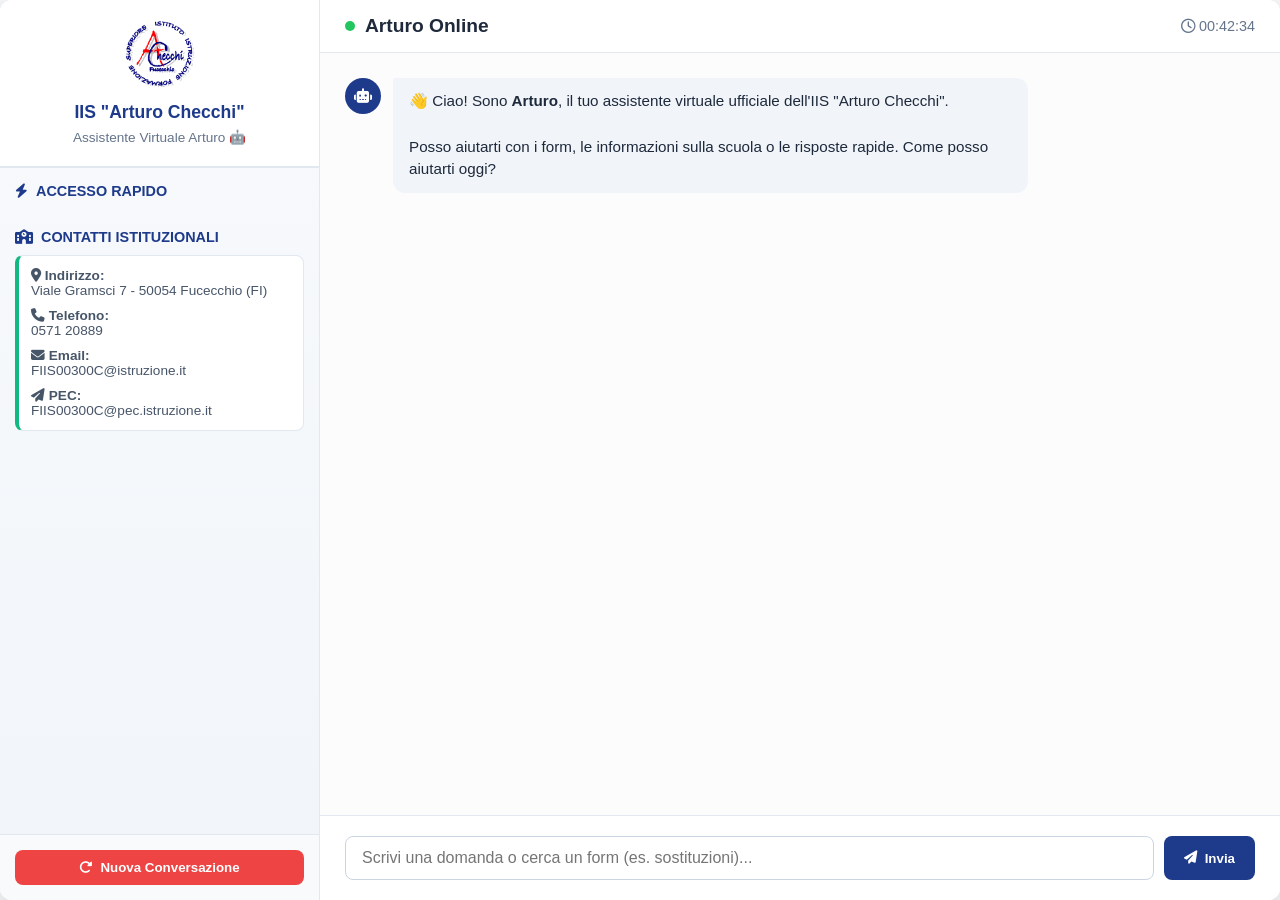
==== commit 9c56553f: "Update index.html" ====
--- a/index.html
+++ b/index.html
@@ -85,7 +85,7 @@
                     <div class="message-avatar"><i class="fa-solid fa-robot"></i></div>
                     <div class="message-content">
                         👋 Ciao! Sono <strong>Arturo</strong>, il tuo assistente virtuale ufficiale dell'IIS "Arturo Checchi".<br><br>
-                        Posso aiutarti con i termini del dizionario, informazioni scolastiche, calcoli matematici al volo o rispondere alle tue curiosità. Come posso aiutarti oggi?
+                        Posso aiutarti con i form, le informazioni sulla scuola o le risposte rapide. Come posso aiutarti oggi?
                     </div>
                 </div>
             </div>
@@ -93,7 +93,7 @@
             <!-- Area Input e Invio Messaggi -->
             <div class="chat-input-container">
                 <form id="chat-form">
-                    <input type="text" id="user-input" placeholder="Scrivi una domanda, un termine o un'espressione (es. 15 * 4)..." autocomplete="off">
+                    <input type="text" id="user-input" placeholder="Scrivi una domanda o cerca un form (es. sostituzioni)..." autocomplete="off">
                     <button type="submit" id="send-btn">
                         <i class="fa-solid fa-paper-plane"></i> Invia
                     </button>
@@ -102,6 +102,133 @@
         </main>
     </div>
 
+    <!-- Caricamento Database -->
     <script src="js/script.js"></script>
+
+    <!-- Motore di Logica della Chat -->
+    <script>
+        document.addEventListener("DOMContentLoaded", () => {
+            // 1. Orologio in tempo reale
+            function updateClock() {
+                const now = new Date();
+                const timeString = now.toLocaleTimeString('it-IT', { hour: '2-digit', minute: '2-digit', second: '2-digit' });
+                const clockEl = document.getElementById('live-clock');
+                if (clockEl) {
+                    clockEl.innerHTML = `<i class="fa-regular fa-clock"></i> ${timeString}`;
+                }
+            }
+            setInterval(updateClock, 1000);
+            updateClock();
+
+            // 2. Generazione Pulsanti Rapidi Sidebar
+            const buttonsContainer = document.getElementById('faq-buttons-container');
+            if (buttonsContainer && window.appConfig && window.appConfig.quickButtons) {
+                buttonsContainer.innerHTML = '';
+                window.appConfig.quickButtons.forEach(btn => {
+                    const buttonEl = document.createElement('button');
+                    buttonEl.className = 'quick-btn';
+                    buttonEl.innerHTML = `<i class="${btn.icon}"></i> ${btn.label}`;
+                    buttonEl.addEventListener('click', () => {
+                        handleUserQuery(btn.id);
+                    });
+                    buttonsContainer.appendChild(buttonEl);
+                });
+            }
+
+            // 3. Gestione invio messaggi e ricerca
+            const chatForm = document.getElementById('chat-form');
+            const userInput = document.getElementById('user-input');
+            const chatMessages = document.getElementById('chat-messages');
+
+            function appendMessage(sender, htmlContent) {
+                const msgDiv = document.createElement('div');
+                msgDiv.className = `message ${sender === 'user' ? 'user-message' : 'bot-message'}`;
+                
+                const avatar = document.createElement('div');
+                avatar.className = 'message-avatar';
+                avatar.innerHTML = sender === 'user' ? '<i class="fa-solid fa-user"></i>' : '<i class="fa-solid fa-robot"></i>';
+                
+                const content = document.createElement('div');
+                content.className = 'message-content';
+                content.innerHTML = htmlContent;
+
+                if (sender === 'user') {
+                    msgDiv.appendChild(content);
+                    msgDiv.appendChild(avatar);
+                } else {
+                    msgDiv.appendChild(avatar);
+                    msgDiv.appendChild(content);
+                }
+
+                chatMessages.appendChild(msgDiv);
+                chatMessages.scrollTop = chatMessages.scrollHeight;
+            }
+
+            function findAnswer(query) {
+                if (!window.appConfig || !window.appConfig.faqs) return null;
+                const cleanQuery = query.toLowerCase().trim();
+
+                // Controllo corrispondenza ID diretto (es. dai pulsanti)
+                const exactIdMatch = window.appConfig.faqs.find(f => f.id.toLowerCase() === cleanQuery);
+                if (exactIdMatch) return exactIdMatch.responses[0];
+
+                // Ricerca per parole chiave
+                for (let faq of window.appConfig.faqs) {
+                    if (faq.keywords && faq.keywords.some(kw => cleanQuery.includes(kw.toLowerCase()))) {
+                        return faq.responses[0];
+                    }
+                }
+
+                // Controllo dizionario
+                if (window.appConfig.dictionary) {
+                    for (let [word, definition] of Object.entries(window.appConfig.dictionary)) {
+                        if (cleanQuery.includes(word)) {
+                            return definition;
+                        }
+                    }
+                }
+
+                return "🤖 Non ho trovato una risposta specifica per la tua richiesta. Prova a digitare parole chiave come <strong>sostituzioni</strong>, <strong>permessi brevi</strong> o <strong>aiuto</strong>!";
+            }
+
+            if (chatForm) {
+                chatForm.addEventListener('submit', (e) => {
+                    e.preventDefault();
+                    const text = userInput.value.trim();
+                    if (!text) return;
+
+                    appendMessage('user', text);
+                    userInput.value = '';
+
+                    setTimeout(() => {
+                        const response = findAnswer(text);
+                        appendMessage('bot', response);
+                    }, 400);
+                });
+            }
+
+            window.handleUserQuery = function(queryId) {
+                const response = findAnswer(queryId);
+                appendMessage('user', queryId);
+                setTimeout(() => {
+                    appendMessage('bot', response);
+                }, 400);
+            };
+
+            const newChatBtn = document.getElementById('new-chat-btn');
+            if (newChatBtn) {
+                newChatBtn.addEventListener('click', () => {
+                    chatMessages.innerHTML = `
+                        <div class="message bot-message">
+                            <div class="message-avatar"><i class="fa-solid fa-robot"></i></div>
+                            <div class="message-content">
+                                👋 Conversazione riavviata! Come posso aiutarti oggi?
+                            </div>
+                        </div>
+                    `;
+                });
+            }
+        });
+    </script>
 </body>
 </html>
--- a/css/style.css
+++ b/css/style.css
@@ -1,81 +1,74 @@
-/* css/style.css - Stile Visivo per Arturo | IIS "Arturo Checchi" */
-
-:root {
-    --primary-color: #1e3a8a;
-    --primary-dark: #1e293b;
-    --accent-color: #f59e0b;
-    --bg-main: #f8fafc;
-    --bg-sidebar: #ffffff;
-    --text-main: #1e293b;
-    --text-muted: #64748b;
-    --border-color: #e2e8f0;
-    --bot-msg-bg: #ffffff;
-    --user-msg-bg: #1e3a8a;
-    --user-msg-text: #ffffff;
-    --radius: 12px;
-    --shadow: 0 4px 6px -1px rgba(0, 0, 0, 0.05), 0 2px 4px -2px rgba(0, 0, 0, 0.05);
-}
+/* ==========================================================
+   CSS ORIGINALE INTERFACCIA ARTURO - IIS "Arturo Checchi"
+   ========================================================== */
 
 * {
     box-sizing: border-box;
     margin: 0;
     padding: 0;
+}
+
+body {
     font-family: 'Segoe UI', Tahoma, Geneva, Verdana, sans-serif;
-}
-
-body {
-    background-color: var(--bg-main);
-    color: var(--text-main);
+    background-color: #f3f4f6;
+    color: #1f2937;
     height: 100vh;
     display: flex;
+    justify-content: center;
+    align-items: center;
     overflow: hidden;
 }
 
 .app-container {
     display: flex;
-    width: 100vw;
-    height: 100vh;
-}
-
-/* --- BARRA LATERALE (SIDEBAR) --- */
+    width: 100%;
+    height: 100%;
+    max-width: 1400px;
+    max-height: 900px;
+    background: #ffffff;
+    box-shadow: 0 10px 25px rgba(0, 0, 0, 0.1);
+    border-radius: 12px;
+    overflow: hidden;
+}
+
+/* SIDEBAR STYLING */
 .sidebar {
     width: 320px;
-    background-color: var(--bg-sidebar);
-    border-right: 1px solid var(--border-color);
+    background: linear-gradient(180deg, #f8fafc 0%, #f1f5f9 100%);
+    border-right: 1px solid #e2e8f0;
     display: flex;
     flex-direction: column;
     justify-content: space-between;
+}
+
+.sidebar-header {
     padding: 20px;
-    box-shadow: 2px 0 5px rgba(0,0,0,0.02);
-    z-index: 10;
-}
-
-.sidebar-header {
     text-align: center;
-    padding-bottom: 15px;
-    border-bottom: 1px solid var(--border-color);
-}
-
-.sidebar-header .logo {
-    max-width: 60px;
-    margin-bottom: 8px;
-    object-fit: contain;
+    background: #ffffff;
+    border-bottom: 2px solid #e2e8f0;
+}
+
+.logo {
+    width: 70px;
+    height: auto;
+    margin-bottom: 10px;
 }
 
 .sidebar-header h2 {
     font-size: 1.1rem;
-    color: var(--text-main);
-}
-
-.sidebar-header .subtitle {
+    color: #1e3a8a;
+    margin-bottom: 5px;
+}
+
+.subtitle {
     font-size: 0.85rem;
-    color: var(--text-muted);
+    color: #64748b;
 }
 
 .sidebar-content {
     flex: 1;
     overflow-y: auto;
-    padding: 15px 0;
+    padding: 15px;
 }
 
 .sidebar-section {
@@ -83,17 +76,16 @@
 }
 
 .sidebar-section h3 {
-    font-size: 0.85rem;
-    color: var(--text-muted);
+    font-size: 0.9rem;
     text-transform: uppercase;
-    letter-spacing: 0.5px;
+    color: #1e3a8a;
     margin-bottom: 10px;
     display: flex;
     align-items: center;
     gap: 8px;
-}
-
-/* Pulsanti Rapidi Differenziati e Colorati */
+    font-weight: 700;
+}
+
 .quick-buttons {
     display: flex;
     flex-direction: column;
@@ -101,45 +93,45 @@
 }
 
 .quick-btn {
-    border: 1px solid transparent;
-    padding: 10px 14px;
-    border-radius: 10px;
+    background: #ffffff;
+    border: 1px solid #cbd5e1;
+    border-left: 4px solid #3b82f6;
+    padding: 10px 12px;
+    border-radius: 8px;
+    font-size: 0.9rem;
+    color: #334155;
     text-align: left;
-    font-size: 0.9rem;
     cursor: pointer;
     display: flex;
     align-items: center;
-    gap: 12px;
-    font-weight: 600;
+    gap: 10px;
     transition: all 0.25s ease;
-    box-shadow: 0 2px 4px rgba(0,0,0,0.03);
-}
-
-/* Sfumature e colori differenti per ogni voce di accesso rapido */
-.quick-btn:nth-child(1) { background: linear-gradient(135deg, #eff6ff 0%, #dbeafe 100%); color: #1e40af; border-color: #bfdbfe; }
-.quick-btn:nth-child(2) { background: linear-gradient(135deg, #f0fdf4 0%, #dcfce7 100%); color: #166534; border-color: #bbf7d0; }
-.quick-btn:nth-child(3) { background: linear-gradient(135deg, #fdf4ff 0%, #fae8ff 100%); color: #86198f; border-color: #f5d0fe; }
-.quick-btn:nth-child(4) { background: linear-gradient(135deg, #fffbeb 0%, #fef3c7 100%); color: #92400e; border-color: #fde68a; }
-.quick-btn:nth-child(5) { background: linear-gradient(135deg, #fff1f2 0%, #ffe4e6 100%); color: #9f1239; border-color: #fecdd3; }
+}
 
 .quick-btn:hover {
-    transform: translateY(-2px);
-    filter: brightness(0.95);
-    box-shadow: 0 4px 8px rgba(0,0,0,0.08);
-}
-
-/* Card Contatti Istituzionali Cliccabili */
+    background-color: #eff6ff;
+    border-color: #94a3b8;
+    border-left-color: #1e3a8a;
+    color: #1e3a8a;
+    transform: translateX(3px);
+}
+
+.quick-btn i {
+    color: #2563eb;
+}
+
 .contact-card {
-    background-color: #f8fafc;
-    border: 1px solid var(--border-color);
+    background: #ffffff;
+    border: 1px solid #e2e8f0;
+    border-left: 4px solid #10b981;
     border-radius: 8px;
     padding: 12px;
-    font-size: 0.82rem;
-    line-height: 1.4;
+    font-size: 0.85rem;
+    color: #475569;
 }
 
 .contact-card p {
-    margin-bottom: 8px;
+    margin-bottom: 10px;
 }
 
 .contact-card p:last-child {
@@ -147,66 +139,57 @@
 }
 
 .contact-link {
-    color: var(--text-main);
+    color: inherit;
     text-decoration: none;
-    display: flex;
-    flex-direction: column;
+    display: block;
     transition: color 0.2s;
 }
 
 .contact-link:hover {
-    color: var(--primary-color);
-}
-
-.contact-link i {
-    color: var(--primary-color);
-    margin-bottom: 2px;
-}
-
-/* Footer Sidebar */
+    color: #1e3a8a;
+}
+
 .sidebar-footer {
-    border-top: 1px solid var(--border-color);
-    padding-top: 15px;
+    padding: 15px;
+    border-top: 1px solid #e2e8f0;
+    background-color: #f8fafc;
 }
 
 .action-btn-danger {
     width: 100%;
-    background-color: #fef2f2;
-    border: 1px solid #fecaca;
-    color: #dc2626;
     padding: 10px;
+    background-color: #ef4444;
+    color: white;
+    border: none;
     border-radius: 8px;
-    font-size: 0.9rem;
     cursor: pointer;
+    font-weight: 600;
     display: flex;
     align-items: center;
     justify-content: center;
     gap: 8px;
-    font-weight: 600;
-    transition: background 0.2s;
+    transition: background-color 0.2s;
 }
 
 .action-btn-danger:hover {
-    background-color: #fee2e2;
-}
-
-/* --- AREA PRINCIPALE DI CHAT --- */
+    background-color: #dc2626;
+}
+
+/* MAIN CHAT STYLING */
 .chat-main {
     flex: 1;
     display: flex;
     flex-direction: column;
     background-color: #ffffff;
-    height: 100vh;
-    overflow: hidden;
 }
 
 .chat-header {
     padding: 15px 25px;
-    border-bottom: 1px solid var(--border-color);
+    background: #ffffff;
+    border-bottom: 1px solid #e2e8f0;
     display: flex;
     justify-content: space-between;
     align-items: center;
-    background-color: #ffffff;
 }
 
 .arturo-status {
@@ -220,44 +203,33 @@
     height: 10px;
     background-color: #22c55e;
     border-radius: 50%;
-    box-shadow: 0 0 0 3px rgba(34, 197, 94, 0.2);
+    display: inline-block;
 }
 
 .arturo-status h1 {
-    font-size: 1.1rem;
-    font-weight: 600;
+    font-size: 1.2rem;
+    color: #1e293b;
 }
 
 .chat-tools-info {
     font-size: 0.9rem;
-    color: var(--text-muted);
-    display: flex;
-    align-items: center;
-    gap: 6px;
-}
-
-/* Contenitore Messaggi con Spaziatura ottimizzata */
+    color: #64748b;
+}
+
 .chat-messages {
     flex: 1;
     padding: 25px;
     overflow-y: auto;
     display: flex;
     flex-direction: column;
-    gap: 16px;
-    background-color: var(--bg-main);
+    gap: 15px;
+    background-color: #fcfcfc;
 }
 
 .message {
     display: flex;
-    align-items: flex-start;
-    gap: 10px;
+    gap: 12px;
     max-width: 75%;
-    animation: fadeIn 0.3s ease;
-}
-
-@keyframes fadeIn {
-    from { opacity: 0; transform: translateY(6px); }
-    to { opacity: 1; transform: translateY(0); }
 }
 
 .bot-message {
@@ -266,86 +238,76 @@
 
 .user-message {
     align-self: flex-end;
-    flex-direction: row-reverse; /* Mette l'avatar a destra per l'utente */
-}
-
-/* Icone Avatar dentro la Chat */
+    flex-direction: row-reverse;
+}
+
 .message-avatar {
-    width: 32px;
-    height: 32px;
+    width: 36px;
+    height: 36px;
     border-radius: 50%;
+    background-color: #1e3a8a;
+    color: white;
     display: flex;
     align-items: center;
     justify-content: center;
     font-size: 0.9rem;
     flex-shrink: 0;
-    box-shadow: 0 2px 4px rgba(0,0,0,0.05);
-}
-
-.bot-message .message-avatar {
-    background-color: var(--primary-color);
-    color: #ffffff;
 }
 
 .user-message .message-avatar {
-    background-color: var(--accent-color);
-    color: #ffffff;
+    background-color: #3b82f6;
 }
 
 .message-content {
     padding: 12px 16px;
-    border-radius: var(--radius);
+    border-radius: 12px;
     font-size: 0.95rem;
     line-height: 1.5;
-    box-shadow: var(--shadow);
 }
 
 .bot-message .message-content {
-    background-color: var(--bot-msg-bg);
-    color: var(--text-main);
-    border: 1px solid var(--border-color);
+    background-color: #f1f5f9;
+    color: #1e293b;
     border-top-left-radius: 2px;
 }
 
 .user-message .message-content {
-    background-color: var(--user-msg-bg);
-    color: var(--user-msg-text);
+    background-color: #1e3a8a;
+    color: #ffffff;
     border-top-right-radius: 2px;
 }
 
-/* Input e Form di Invio (Sollevato leggermente piu in alto) */
 .chat-input-container {
-    padding: 15px 25px 25px 25px; /* Spaziatura superiore ridotta per alzarlo visivamente */
-    border-top: 1px solid var(--border-color);
-    background-color: #ffffff;
+    padding: 20px 25px;
+    background: #ffffff;
+    border-top: 1px solid #e2e8f0;
 }
 
 #chat-form {
     display: flex;
-    gap: 12px;
+    gap: 10px;
 }
 
 #user-input {
     flex: 1;
     padding: 12px 16px;
-    border: 1px solid var(--border-color);
-    border-radius: var(--radius);
+    border: 1px solid #cbd5e1;
+    border-radius: 8px;
     outline: none;
-    font-size: 0.95rem;
+    font-size: 1rem;
     transition: border-color 0.2s;
 }
 
 #user-input:focus {
-    border-color: var(--primary-color);
-    box-shadow: 0 0 0 3px rgba(30, 58, 138, 0.1);
+    border-color: #1e3a8a;
 }
 
 #send-btn {
-    background-color: var(--primary-color);
+    padding: 0 20px;
+    background-color: #1e3a8a;
     color: white;
     border: none;
-    padding: 0 20px;
-    border-radius: var(--radius);
+    border-radius: 8px;
     cursor: pointer;
     font-weight: 600;
     display: flex;
@@ -355,36 +317,155 @@
 }
 
 #send-btn:hover {
-    background-color: #1e293b;
-}
-
-/* --- RESPONSIVE PER SMARTPHONE --- */
+    background-color: #1e40af;
+}
+
+/* RESPONSIVE PER SMARTPHONE */
 @media (max-width: 768px) {
+    body {
+        overflow: auto;
+        height: auto;
+    }
     .app-container {
         flex-direction: column;
+        max-height: none;
+        height: 100vh;
+        border-radius: 0;
     }
     .sidebar {
         width: 100%;
-        max-height: 30vh;
+        max-height: 220px;
+    }
+    .sidebar-content {
         padding: 10px;
-    }
-    .sidebar-header .subtitle, .contact-card, .sidebar-section h3 {
-        display: none;
     }
     .quick-buttons {
         flex-direction: row;
         overflow-x: auto;
-        gap: 6px;
     }
     .quick-btn {
         flex: 0 0 auto;
+    }
+    .contact-card {
+        display: none;
+    }
+    #user-input {
+        font-size: 16px !important;
+    }
+/* ==========================================================
+   OTTIMIZZAZIONE MOBILE DEFINITIVA PER SMARTPHONE (CORRETTA)
+   ========================================================== */
+@media (max-width: 768px) {
+    /* Rende la pagina fluida senza blocchi rigidi */
+    html, body {
+        height: 100%;
+        overflow: auto;
+        background-color: #f3f4f6;
+    }
+
+    .app-container {
+        flex-direction: column;
+        height: 100vh;
+        max-height: none;
+        border-radius: 0;
+        box-shadow: none;
+        width: 100%;
+    }
+
+    /* Compatta al massimo la testata superiore su mobile */
+    .sidebar {
+        width: 100%;
+        height: auto;
+        max-height: none;
+        padding: 8px 10px;
+        background: #ffffff;
+        border-bottom: 1px solid #e2e8f0;
+    }
+
+    .sidebar-header {
+        display: none; /* Nasconde logo e titolo grandi per recuperare spazio verticale */
+    }
+
+    .contact-card, .sidebar-footer {
+        display: none; /* Nasconde i contatti e il pulsante per lasciare spazio alla chat */
+    }
+
+    .sidebar-section {
+        margin-bottom: 0;
+    }
+
+    .sidebar-section h3 {
+        font-size: 0.75rem;
+        margin-bottom: 4px;
+        color: #1e3a8a;
+    }
+
+    /* Pulsanti rapidi orizzontali perfettamente scorrevoli */
+    .quick-buttons {
+        display: flex;
+        flex-direction: row;
+        overflow-x: auto;
+        gap: 6px;
+        padding-bottom: 4px;
+        -webkit-overflow-scrolling: touch;
+        white-space: nowrap;
+    }
+
+    .quick-btn {
+        flex: 0 0 auto;
+        padding: 6px 12px;
         font-size: 0.8rem;
-        padding: 6px 10px;
-    }
-    .sidebar-footer {
-        display: none;
-    }
+    }
+
+    /* Area principale della chat */
     .chat-main {
-        height: 70vh;
-    }
-}
+        flex: 1;
+        display: flex;
+        flex-direction: column;
+        background-color: #ffffff;
+        overflow: hidden;
+    }
+
+    .chat-header {
+        padding: 8px 12px;
+        flex-wrap: wrap;
+        gap: 5px;
+        background: #f8fafc;
+        border-bottom: 1px solid #e2e8f0;
+    }
+
+    .arturo-status h1 {
+        font-size: 0.95rem;
+    }
+
+    /* Rende data e ora più compatte per farle entrare comodamente in alto a destra */
+    .chat-tools-info {
+        font-size: 0.75rem;
+        color: #475569;
+    }
+
+    .chat-messages {
+        flex: 1;
+        padding: 12px;
+        overflow-y: auto;
+    }
+
+    .message {
+        max-width: 90%;
+    }
+
+    /* Fissa la barra di digitazione in basso in modo che non si sovrapponga */
+    .chat-input-container {
+        padding: 10px 12px;
+        background: #ffffff;
+        border-top: 1px solid #e2e8f0;
+        position: sticky;
+        bottom: 0;
+        z-index: 1000;
+    }
+
+    #user-input {
+        font-size: 16px !important; /* Evita lo zoom automatico su iOS/Android */
+        padding: 10px 12px;
+    }
+}
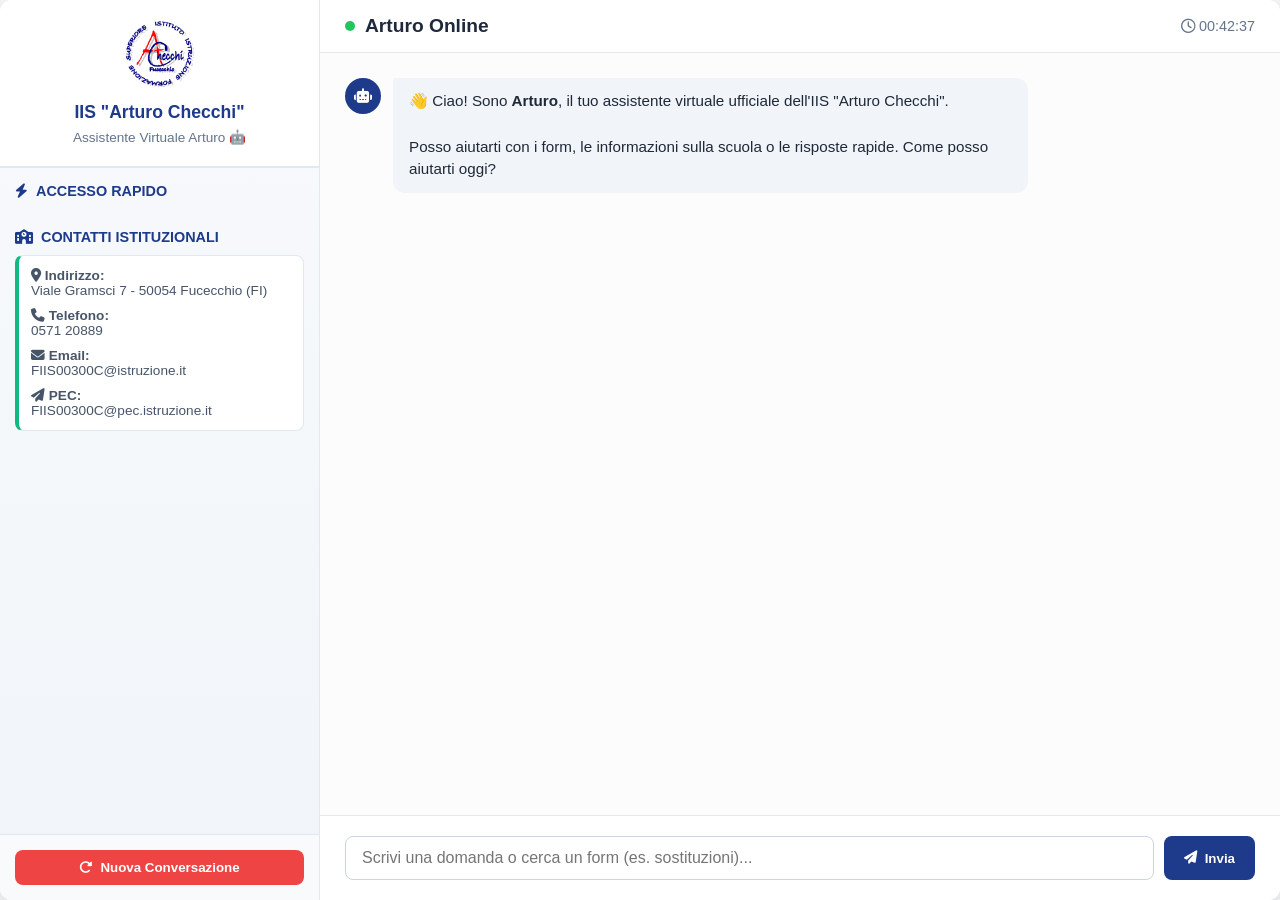
==== commit a37d11ac: "Update index.html" ====
--- a/index.html
+++ b/index.html
@@ -8,6 +8,14 @@
     <link rel="stylesheet" href="https://cdnjs.cloudflare.com/ajax/libs/font-awesome/6.4.0/css/all.min.css">
     <!-- Foglio di stile principale -->
     <link rel="stylesheet" href="css/style.css">
+    <!-- Stile di sicurezza per la visibilità dei messaggi -->
+    <style>
+        .message-content {
+            color: #1f2937 !important;
+            visibility: visible !important;
+            opacity: 1 !important;
+        }
+    </style>
 </head>
 <body>
     <div class="app-container">
@@ -168,18 +176,15 @@
                 if (!window.appConfig || !window.appConfig.faqs) return null;
                 const cleanQuery = query.toLowerCase().trim();
 
-                // Controllo corrispondenza ID diretto (es. dai pulsanti)
                 const exactIdMatch = window.appConfig.faqs.find(f => f.id.toLowerCase() === cleanQuery);
                 if (exactIdMatch) return exactIdMatch.responses[0];
 
-                // Ricerca per parole chiave
                 for (let faq of window.appConfig.faqs) {
                     if (faq.keywords && faq.keywords.some(kw => cleanQuery.includes(kw.toLowerCase()))) {
                         return faq.responses[0];
                     }
                 }
 
-                // Controllo dizionario
                 if (window.appConfig.dictionary) {
                     for (let [word, definition] of Object.entries(window.appConfig.dictionary)) {
                         if (cleanQuery.includes(word)) {
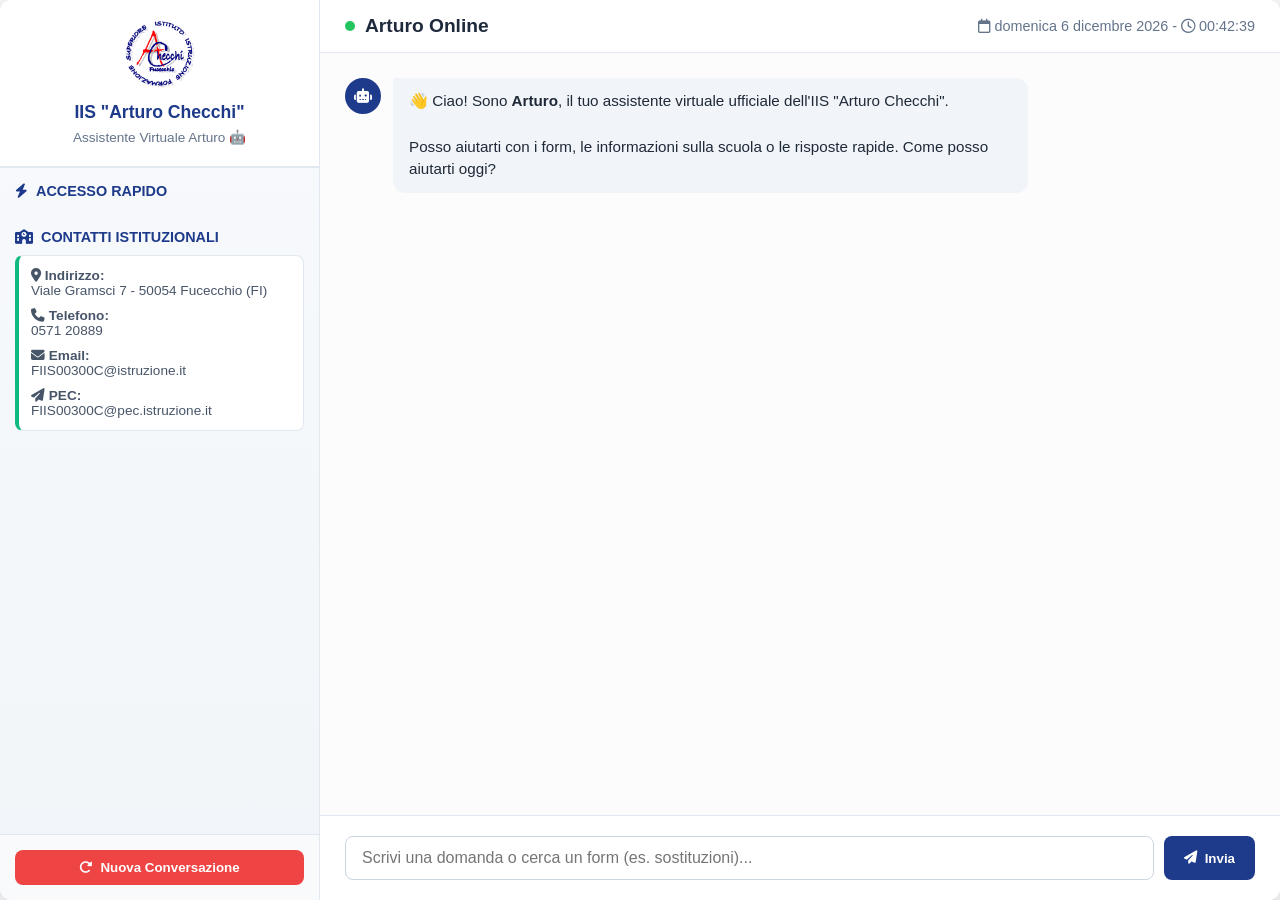
==== commit 44ab5d7e: "Update clock script to display date and time" ====
--- a/index.html
+++ b/index.html
@@ -116,13 +116,16 @@
     <!-- Motore di Logica della Chat -->
     <script>
         document.addEventListener("DOMContentLoaded", () => {
-            // 1. Orologio in tempo reale
+            // 1. Orologio e Data in tempo reale
             function updateClock() {
                 const now = new Date();
+                const options = { weekday: 'long', year: 'numeric', month: 'long', day: 'numeric' };
+                const dateString = now.toLocaleDateString('it-IT', options);
                 const timeString = now.toLocaleTimeString('it-IT', { hour: '2-digit', minute: '2-digit', second: '2-digit' });
+                
                 const clockEl = document.getElementById('live-clock');
                 if (clockEl) {
-                    clockEl.innerHTML = `<i class="fa-regular fa-clock"></i> ${timeString}`;
+                    clockEl.innerHTML = `<i class="fa-regular fa-calendar"></i> ${dateString} - <i class="fa-regular fa-clock"></i> ${timeString}`;
                 }
             }
             setInterval(updateClock, 1000);
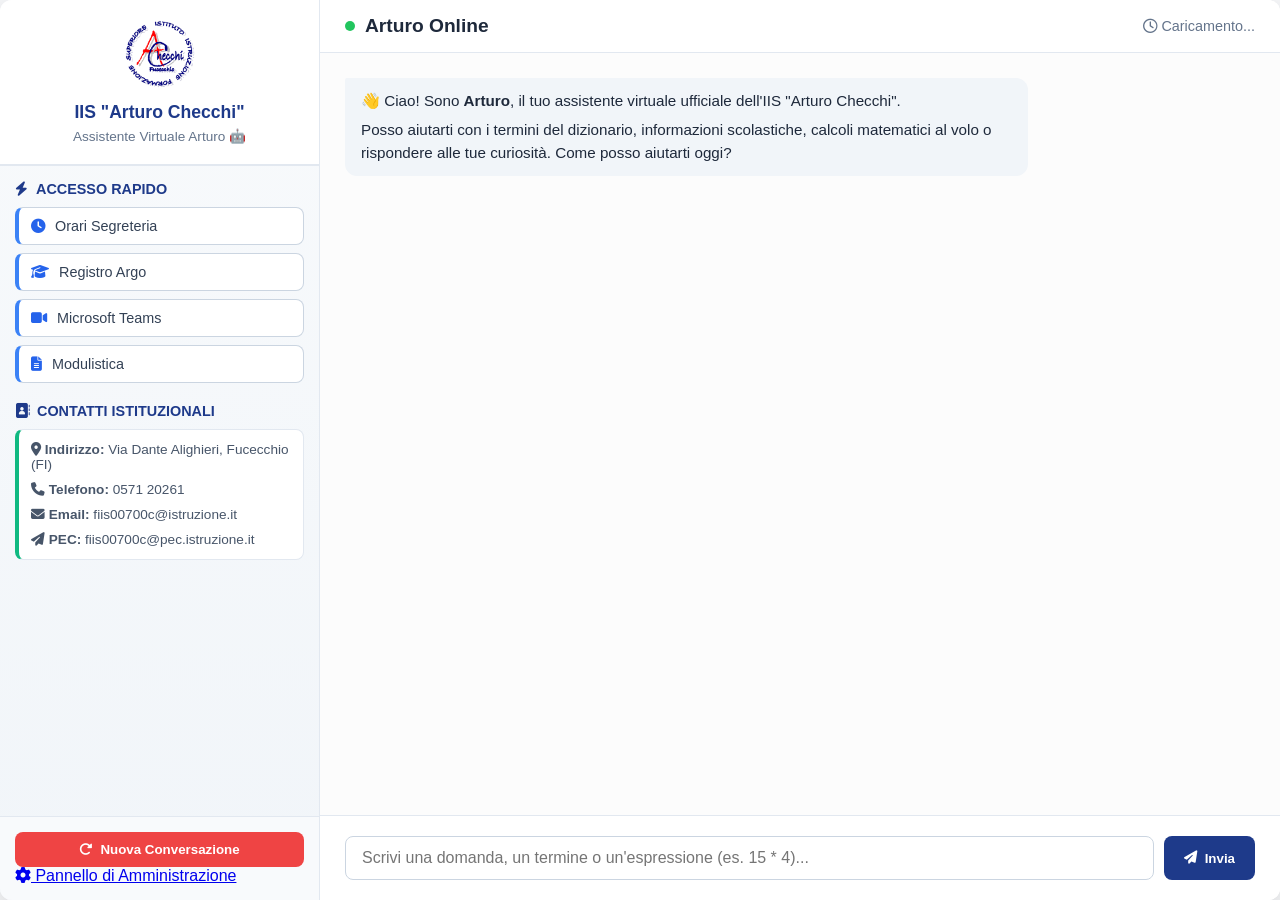
==== commit eebc943f: "Update index.html" ====
--- a/index.html
+++ b/index.html
@@ -3,75 +3,54 @@
 <head>
     <meta charset="UTF-8">
     <meta name="viewport" content="width=device-width, initial-scale=1.0">
-    <title>Arturo - Assistente Virtuale | IIS "Arturo Checchi"</title>
-    <!-- FontAwesome per le icone -->
+    <title>Assistente Virtuale - Arturo | IIS "Arturo Checchi"</title>
+    <link rel="stylesheet" href="css/style.css">
+    <!-- FontAwesome per le icone visive -->
     <link rel="stylesheet" href="https://cdnjs.cloudflare.com/ajax/libs/font-awesome/6.4.0/css/all.min.css">
-    <!-- Foglio di stile principale -->
-    <link rel="stylesheet" href="css/style.css">
-    <!-- Stile di sicurezza per la visibilità dei messaggi -->
-    <style>
-        .message-content {
-            color: #1f2937 !important;
-            visibility: visible !important;
-            opacity: 1 !important;
-        }
-    </style>
 </head>
 <body>
+
     <div class="app-container">
-        <!-- BARRA LATERALE (SIDEBAR) -->
+        <!-- BARRA LATERALE: Logo, Contatti Istituzionali e Pulsanti Rapidi -->
         <aside class="sidebar">
             <div class="sidebar-header">
-                <img src="logo.png" alt="Logo IIS Arturo Checchi" class="logo">
+                <img src="logo.png" alt="Logo IIS Arturo Checchi" class="logo" onerror="this.style.display='none'">
                 <h2>IIS "Arturo Checchi"</h2>
-                <span class="subtitle">Assistente Virtuale Arturo 🤖</span>
+                <p class="subtitle">Assistente Virtuale Arturo 🤖</p>
             </div>
 
             <div class="sidebar-content">
-                <!-- Sezione Accesso Rapido -->
+                <!-- Sezione Accesso Rapido / FAQ -->
                 <div class="sidebar-section">
                     <h3><i class="fa-solid fa-bolt"></i> Accesso Rapido</h3>
-                    <div id="faq-buttons-container" class="quick-buttons">
-                        <!-- Generato dinamicamente via JS -->
+                    <div class="quick-buttons" id="faq-buttons-container">
+                        <button class="quick-btn" data-query="orario segreteria"><i class="fa-solid fa-clock"></i> Orari Segreteria</button>
+                        <button class="quick-btn" data-query="Argo"><i class="fa-solid fa-graduation-cap"></i> Registro Argo</button>
+                        <button class="quick-btn" data-query="Teams"><i class="fa-solid fa-video"></i> Microsoft Teams</button>
+                        <button class="quick-btn" data-query="modulistica"><i class="fa-solid fa-file-lines"></i> Modulistica</button>
                     </div>
                 </div>
 
-                <!-- Sezione Contatti Istituzionali Cliccabili -->
+                <!-- Sezione Contatti Istituzionali Permanenti -->
                 <div class="sidebar-section">
-                    <h3><i class="fa-solid fa-school"></i> Contatti Istituzionali</h3>
+                    <h3><i class="fa-solid fa-address-book"></i> Contatti Istituzionali</h3>
                     <div class="contact-card">
-                        <p>
-                            <a href="https://maps.google.com/?q=Viale+Gramsci+7+Fucecchio" target="_blank" class="contact-link">
-                                <i class="fa-solid fa-location-dot"></i> <strong>Indirizzo:</strong><br>
-                                Viale Gramsci 7 - 50054 Fucecchio (FI)
-                            </a>
-                        </p>
-                        <p>
-                            <a href="tel:+39057120889" class="contact-link">
-                                <i class="fa-solid fa-phone"></i> <strong>Telefono:</strong><br>
-                                0571 20889
-                            </a>
-                        </p>
-                        <p>
-                            <a href="mailto:FIIS00300C@istruzione.it" class="contact-link">
-                                <i class="fa-solid fa-envelope"></i> <strong>Email:</strong><br>
-                                FIIS00300C@istruzione.it
-                            </a>
-                        </p>
-                        <p>
-                            <a href="mailto:FIIS00300C@pec.istruzione.it" class="contact-link">
-                                <i class="fa-solid fa-paper-plane"></i> <strong>PEC:</strong><br>
-                                FIIS00300C@pec.istruzione.it
-                            </a>
-                        </p>
+                        <p><i class="fa-solid fa-location-dot"></i> <strong>Indirizzo:</strong> Via Dante Alighieri, Fucecchio (FI)</p>
+                        <p><i class="fa-solid fa-phone"></i> <strong>Telefono:</strong> 0571 20261</p>
+                        <p><i class="fa-solid fa-envelope"></i> <strong>Email:</strong> fiis00700c@istruzione.it</p>
+                        <p><i class="fa-solid fa-paper-plane"></i> <strong>PEC:</strong> fiis00700c@pec.istruzione.it</p>
                     </div>
                 </div>
             </div>
 
+            <!-- Footer Sidebar: Nuova Conversazione & Admin -->
             <div class="sidebar-footer">
                 <button id="new-chat-btn" class="action-btn-danger">
                     <i class="fa-solid fa-rotate-right"></i> Nuova Conversazione
                 </button>
+                <a href="admin.html" class="admin-link">
+                    <i class="fa-solid fa-gear"></i> Pannello di Amministrazione
+                </a>
             </div>
         </aside>
 
@@ -87,21 +66,20 @@
                 </div>
             </header>
 
-            <!-- Contenitore Messaggi della Chat -->
-            <div id="chat-messages" class="chat-messages">
+            <!-- Cronologia dei Messaggi -->
+            <div class="chat-messages" id="chat-messages">
                 <div class="message bot-message">
-                    <div class="message-avatar"><i class="fa-solid fa-robot"></i></div>
                     <div class="message-content">
-                        👋 Ciao! Sono <strong>Arturo</strong>, il tuo assistente virtuale ufficiale dell'IIS "Arturo Checchi".<br><br>
-                        Posso aiutarti con i form, le informazioni sulla scuola o le risposte rapide. Come posso aiutarti oggi?
+                        <p>👋 Ciao! Sono <strong>Arturo</strong>, il tuo assistente virtuale ufficiale dell'IIS "Arturo Checchi".</p>
+                        <p style="margin-top: 6px;">Posso aiutarti con i termini del dizionario, informazioni scolastiche, calcoli matematici al volo o rispondere alle tue curiosità. Come posso aiutarti oggi?</p>
                     </div>
                 </div>
             </div>
 
-            <!-- Area Input e Invio Messaggi -->
+            <!-- Barra di Input -->
             <div class="chat-input-container">
-                <form id="chat-form">
-                    <input type="text" id="user-input" placeholder="Scrivi una domanda o cerca un form (es. sostituzioni)..." autocomplete="off">
+                <form id="chat-form" autocomplete="off">
+                    <input type="text" id="user-input" placeholder="Scrivi una domanda, un termine o un'espressione (es. 15 * 4)..." required>
                     <button type="submit" id="send-btn">
                         <i class="fa-solid fa-paper-plane"></i> Invia
                     </button>
@@ -110,133 +88,7 @@
         </main>
     </div>
 
-    <!-- Caricamento Database -->
+    <!-- Script principale -->
     <script src="js/script.js"></script>
-
-    <!-- Motore di Logica della Chat -->
-    <script>
-        document.addEventListener("DOMContentLoaded", () => {
-            // 1. Orologio e Data in tempo reale
-            function updateClock() {
-                const now = new Date();
-                const options = { weekday: 'long', year: 'numeric', month: 'long', day: 'numeric' };
-                const dateString = now.toLocaleDateString('it-IT', options);
-                const timeString = now.toLocaleTimeString('it-IT', { hour: '2-digit', minute: '2-digit', second: '2-digit' });
-                
-                const clockEl = document.getElementById('live-clock');
-                if (clockEl) {
-                    clockEl.innerHTML = `<i class="fa-regular fa-calendar"></i> ${dateString} - <i class="fa-regular fa-clock"></i> ${timeString}`;
-                }
-            }
-            setInterval(updateClock, 1000);
-            updateClock();
-
-            // 2. Generazione Pulsanti Rapidi Sidebar
-            const buttonsContainer = document.getElementById('faq-buttons-container');
-            if (buttonsContainer && window.appConfig && window.appConfig.quickButtons) {
-                buttonsContainer.innerHTML = '';
-                window.appConfig.quickButtons.forEach(btn => {
-                    const buttonEl = document.createElement('button');
-                    buttonEl.className = 'quick-btn';
-                    buttonEl.innerHTML = `<i class="${btn.icon}"></i> ${btn.label}`;
-                    buttonEl.addEventListener('click', () => {
-                        handleUserQuery(btn.id);
-                    });
-                    buttonsContainer.appendChild(buttonEl);
-                });
-            }
-
-            // 3. Gestione invio messaggi e ricerca
-            const chatForm = document.getElementById('chat-form');
-            const userInput = document.getElementById('user-input');
-            const chatMessages = document.getElementById('chat-messages');
-
-            function appendMessage(sender, htmlContent) {
-                const msgDiv = document.createElement('div');
-                msgDiv.className = `message ${sender === 'user' ? 'user-message' : 'bot-message'}`;
-                
-                const avatar = document.createElement('div');
-                avatar.className = 'message-avatar';
-                avatar.innerHTML = sender === 'user' ? '<i class="fa-solid fa-user"></i>' : '<i class="fa-solid fa-robot"></i>';
-                
-                const content = document.createElement('div');
-                content.className = 'message-content';
-                content.innerHTML = htmlContent;
-
-                if (sender === 'user') {
-                    msgDiv.appendChild(content);
-                    msgDiv.appendChild(avatar);
-                } else {
-                    msgDiv.appendChild(avatar);
-                    msgDiv.appendChild(content);
-                }
-
-                chatMessages.appendChild(msgDiv);
-                chatMessages.scrollTop = chatMessages.scrollHeight;
-            }
-
-            function findAnswer(query) {
-                if (!window.appConfig || !window.appConfig.faqs) return null;
-                const cleanQuery = query.toLowerCase().trim();
-
-                const exactIdMatch = window.appConfig.faqs.find(f => f.id.toLowerCase() === cleanQuery);
-                if (exactIdMatch) return exactIdMatch.responses[0];
-
-                for (let faq of window.appConfig.faqs) {
-                    if (faq.keywords && faq.keywords.some(kw => cleanQuery.includes(kw.toLowerCase()))) {
-                        return faq.responses[0];
-                    }
-                }
-
-                if (window.appConfig.dictionary) {
-                    for (let [word, definition] of Object.entries(window.appConfig.dictionary)) {
-                        if (cleanQuery.includes(word)) {
-                            return definition;
-                        }
-                    }
-                }
-
-                return "🤖 Non ho trovato una risposta specifica per la tua richiesta. Prova a digitare parole chiave come <strong>sostituzioni</strong>, <strong>permessi brevi</strong> o <strong>aiuto</strong>!";
-            }
-
-            if (chatForm) {
-                chatForm.addEventListener('submit', (e) => {
-                    e.preventDefault();
-                    const text = userInput.value.trim();
-                    if (!text) return;
-
-                    appendMessage('user', text);
-                    userInput.value = '';
-
-                    setTimeout(() => {
-                        const response = findAnswer(text);
-                        appendMessage('bot', response);
-                    }, 400);
-                });
-            }
-
-            window.handleUserQuery = function(queryId) {
-                const response = findAnswer(queryId);
-                appendMessage('user', queryId);
-                setTimeout(() => {
-                    appendMessage('bot', response);
-                }, 400);
-            };
-
-            const newChatBtn = document.getElementById('new-chat-btn');
-            if (newChatBtn) {
-                newChatBtn.addEventListener('click', () => {
-                    chatMessages.innerHTML = `
-                        <div class="message bot-message">
-                            <div class="message-avatar"><i class="fa-solid fa-robot"></i></div>
-                            <div class="message-content">
-                                👋 Conversazione riavviata! Come posso aiutarti oggi?
-                            </div>
-                        </div>
-                    `;
-                });
-            }
-        });
-    </script>
 </body>
 </html>
